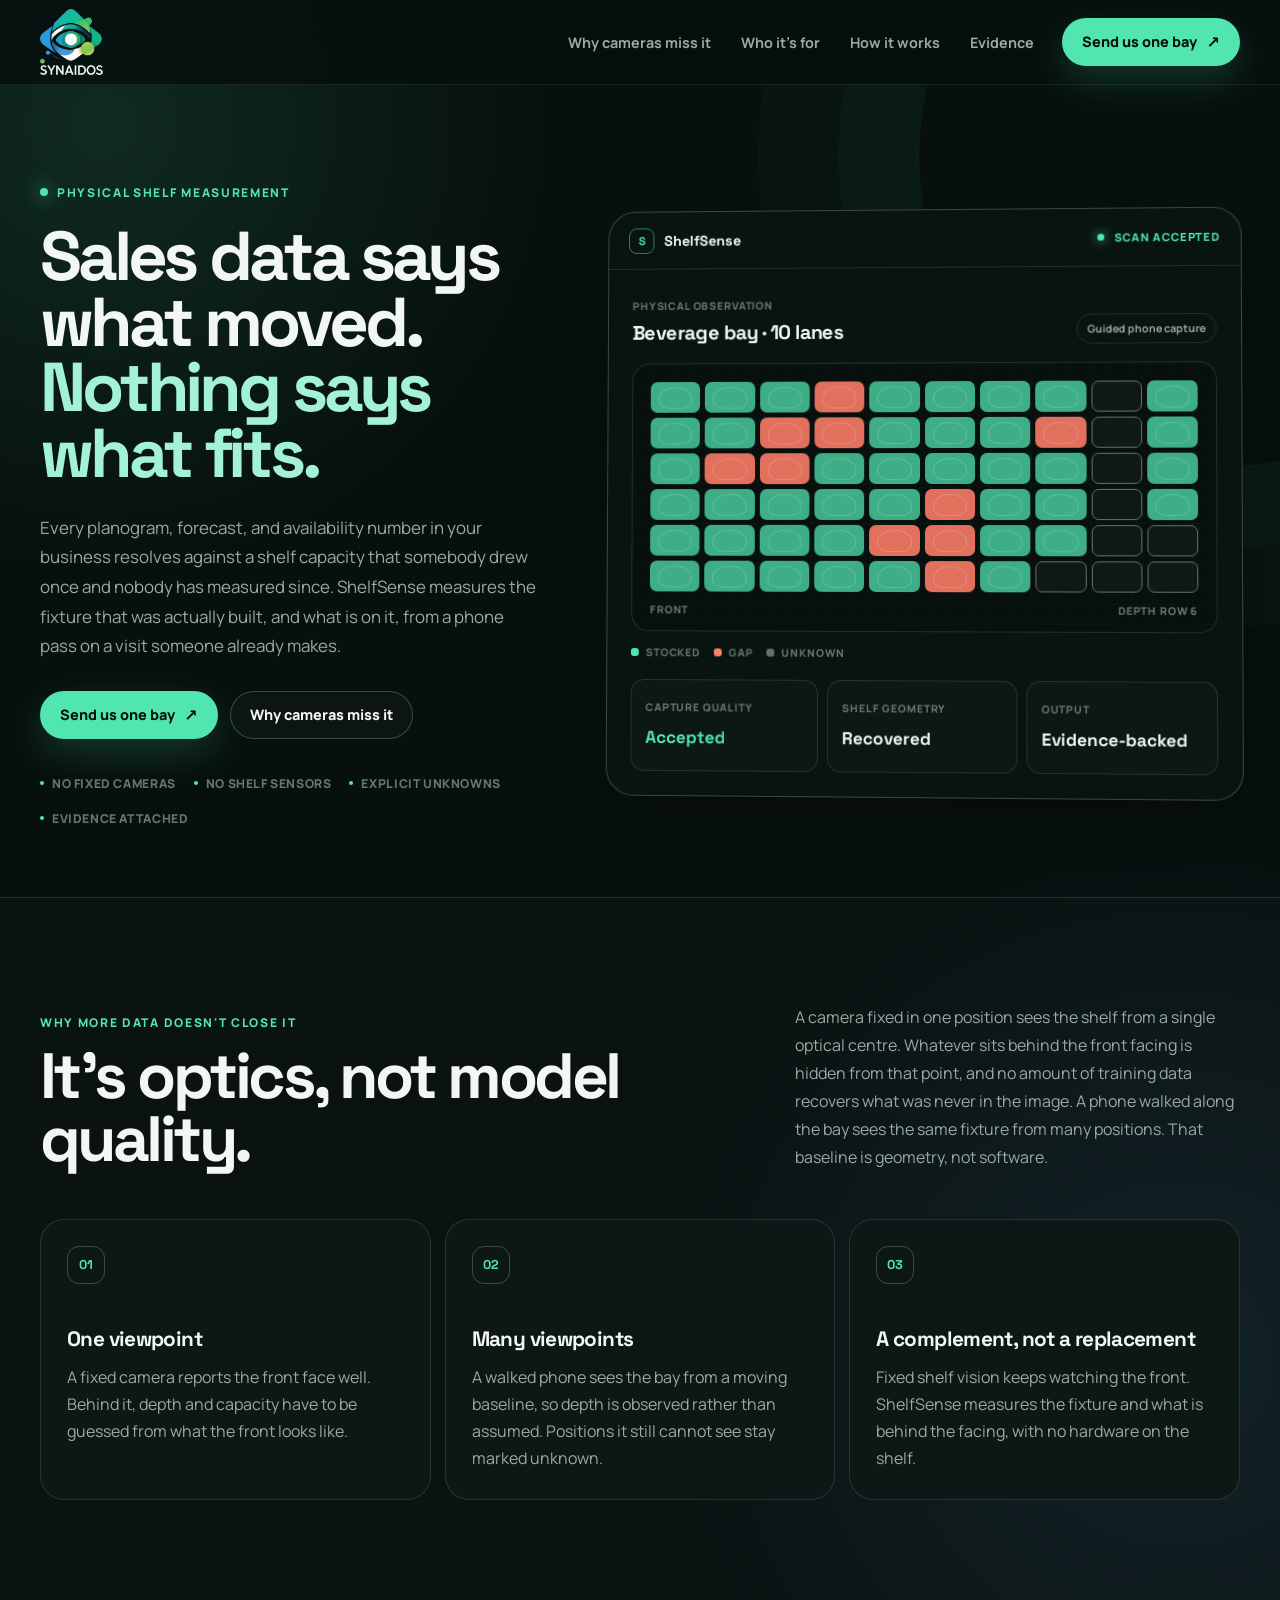
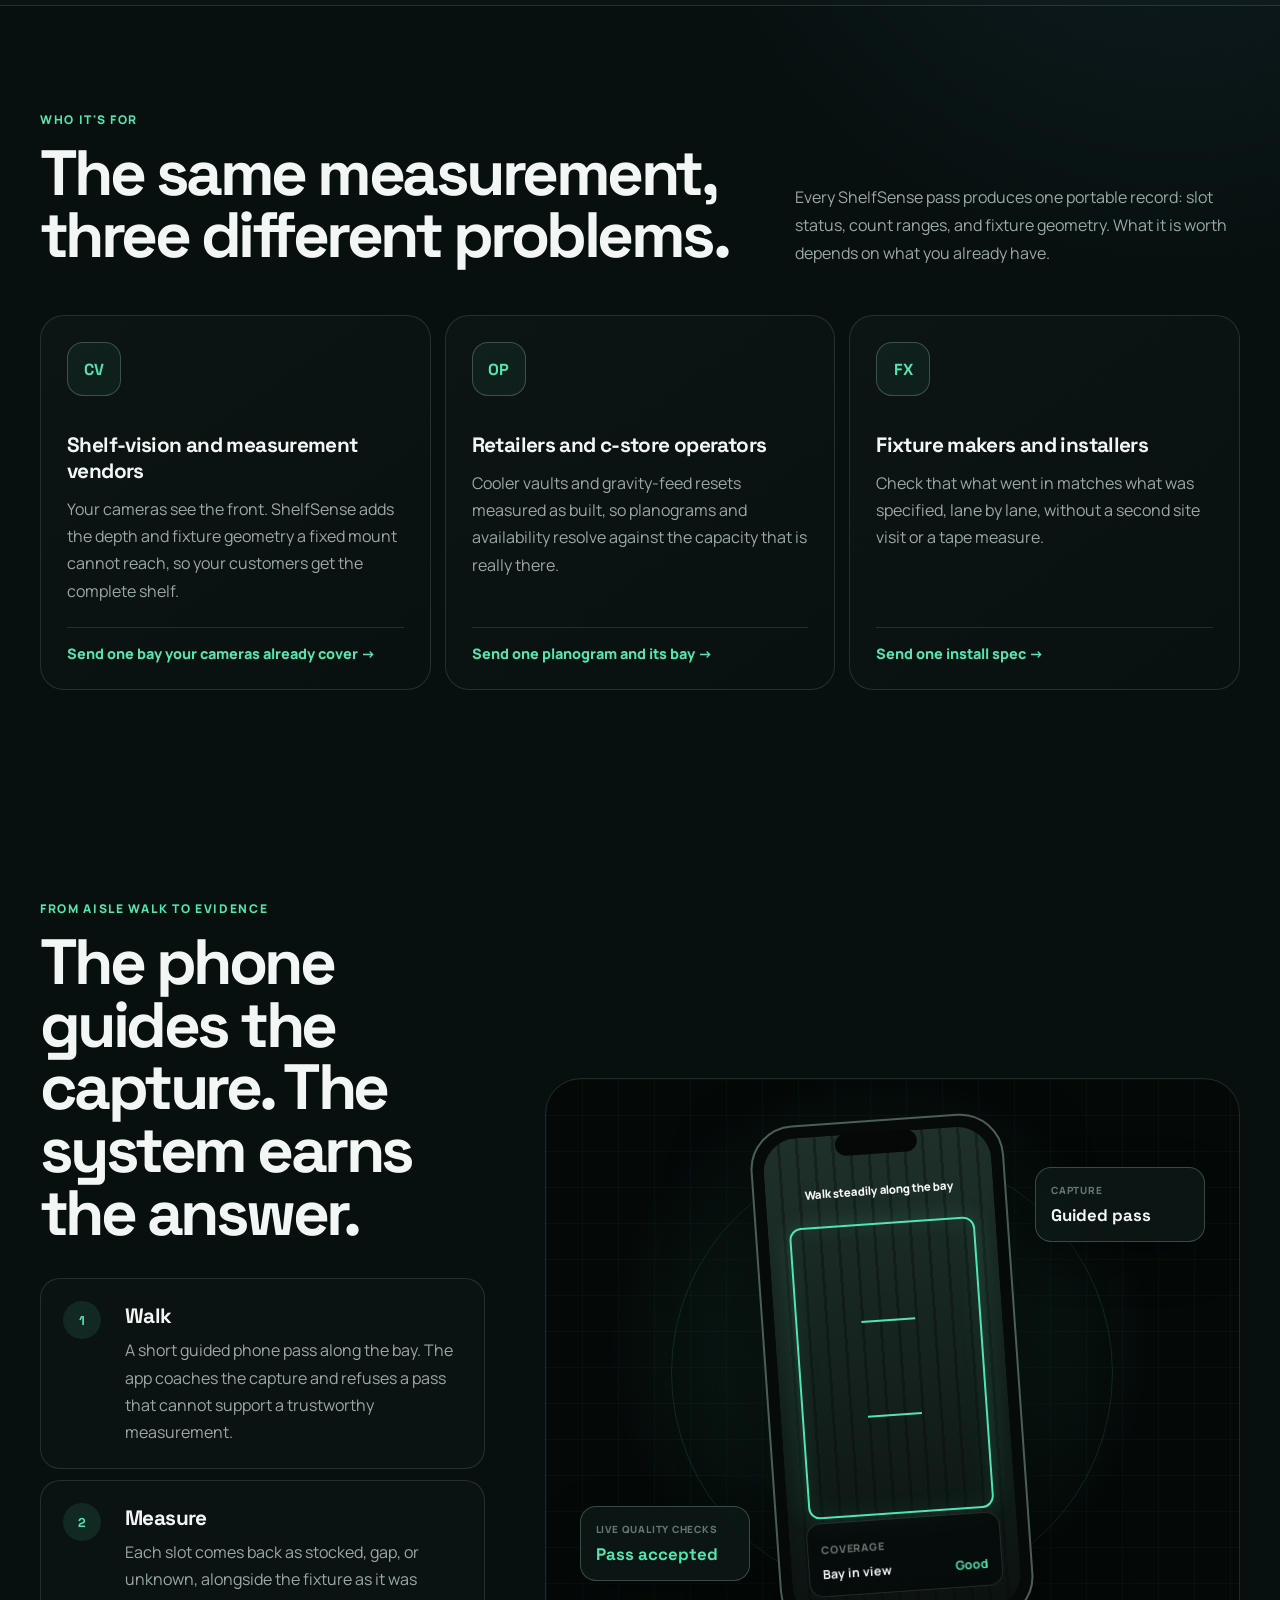
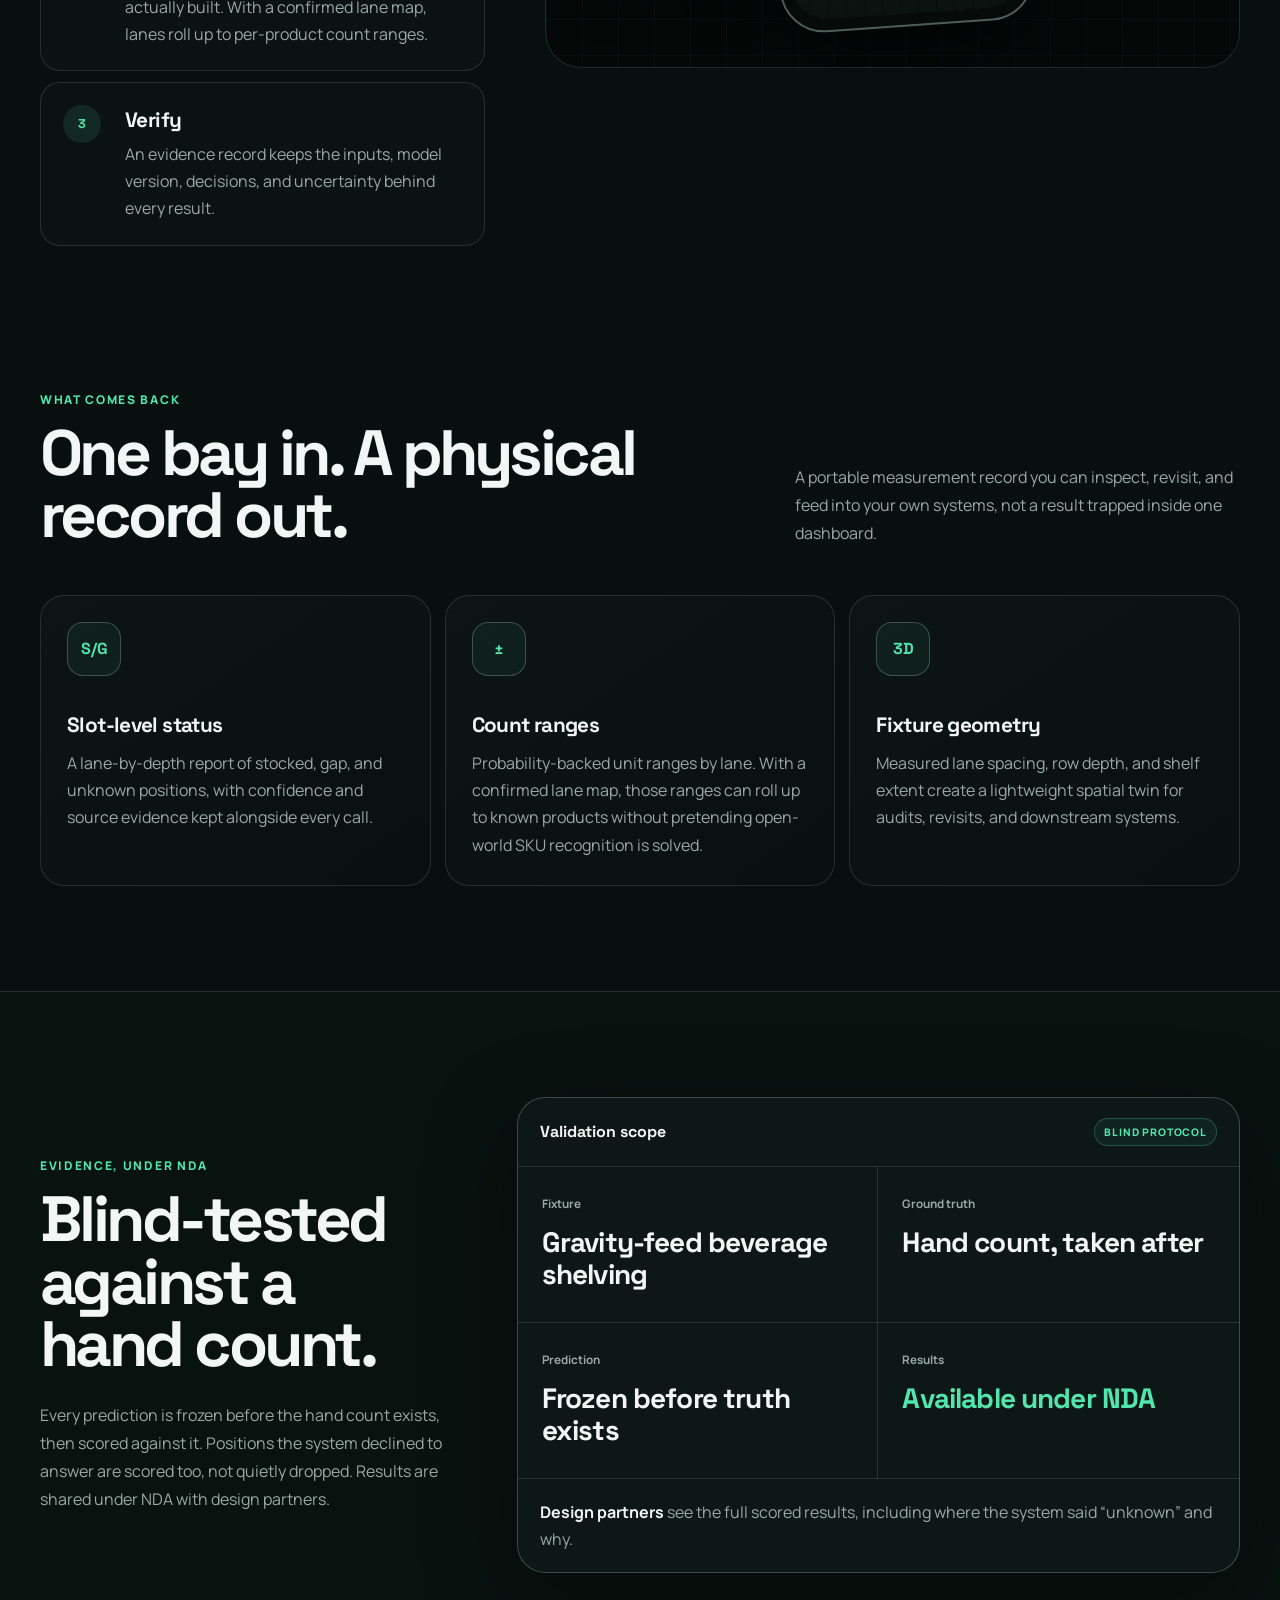
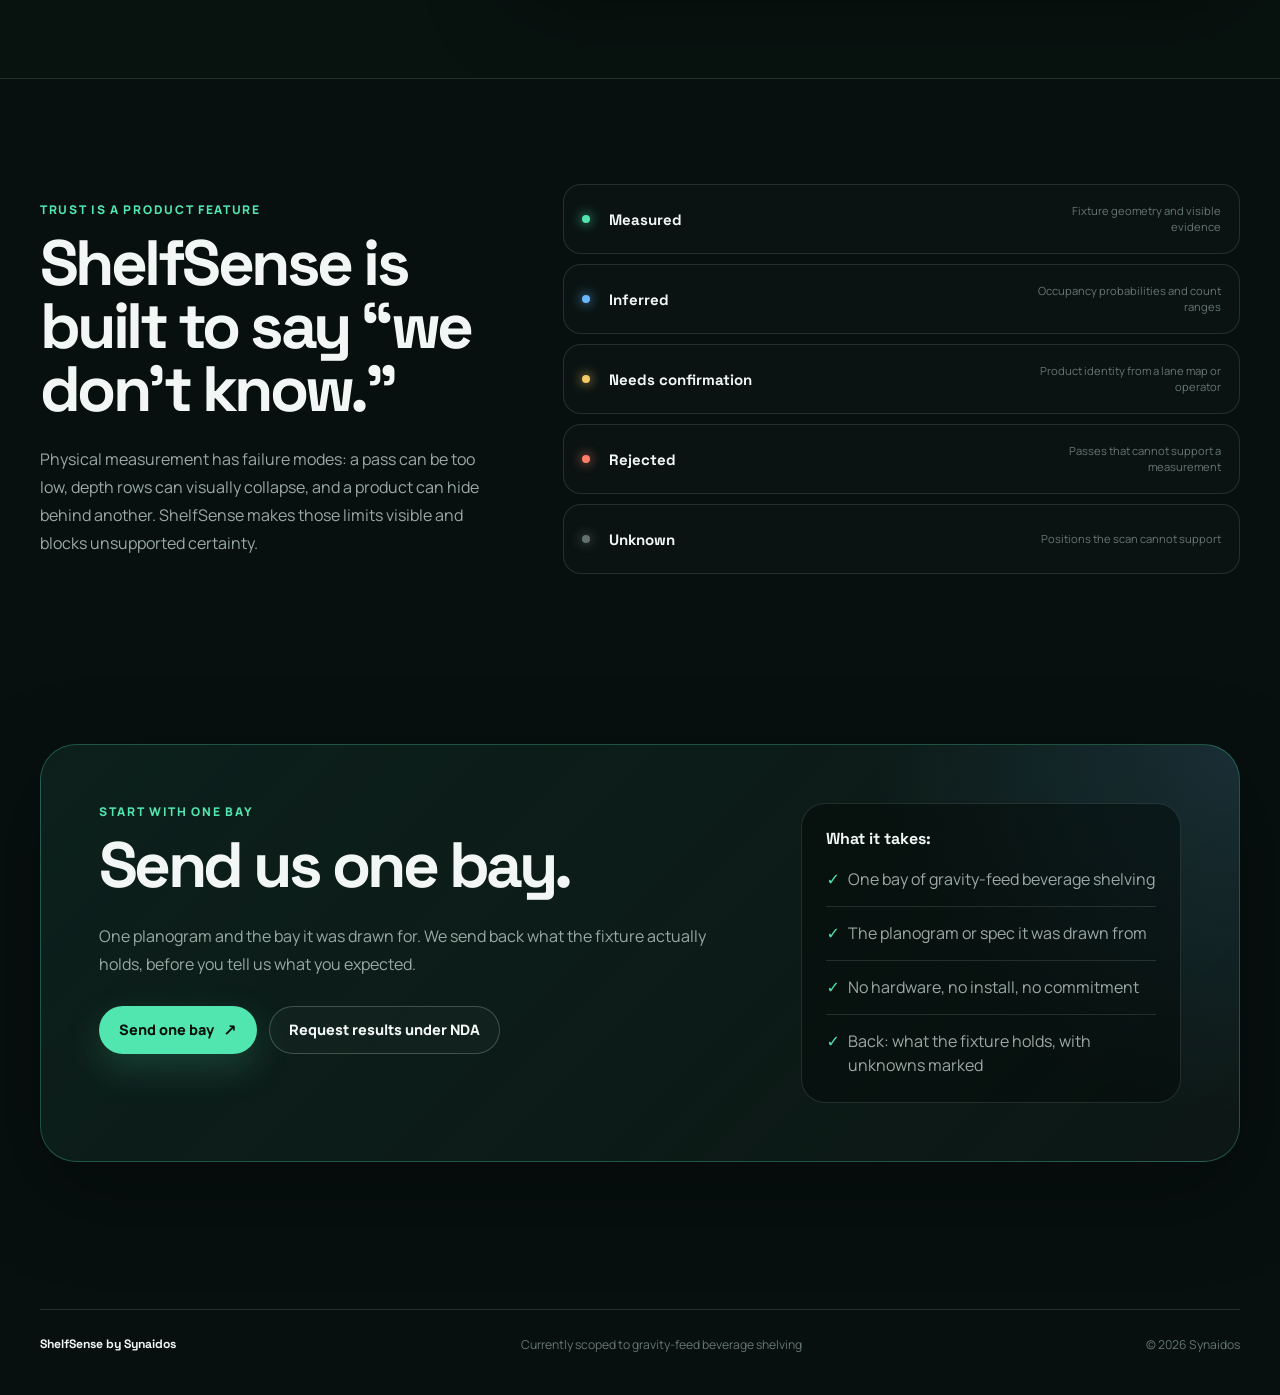
==== index.html @ 9fdb3159 "ShelfSense landing page" ====
<!doctype html>
<html lang="en">
<head>
  <meta charset="utf-8">
  <meta name="viewport" content="width=device-width, initial-scale=1">
  <meta name="theme-color" content="#07100f">
  <title>ShelfSense by Synaidos | Measure the shelf that was actually built</title>
  <meta name="description" content="Sales data says what moved. Nothing says what fits. ShelfSense measures the fixture that was actually built, and what is on it, from a phone pass on a visit someone already makes.">
  <meta property="og:title" content="ShelfSense by Synaidos">
  <meta property="og:description" content="Sales data says what moved. Nothing says what fits. Physical shelf measurement from a phone pass, without fixed cameras or shelf sensors.">
  <meta property="og:type" content="website">
  <link rel="icon" type="image/png" href="myicon.png">
  <link rel="preconnect" href="https://fonts.googleapis.com">
  <link rel="preconnect" href="https://fonts.gstatic.com" crossorigin>
  <link href="https://fonts.googleapis.com/css2?family=Manrope:wght@400;500;600;700;800&family=Space+Grotesk:wght@500;600;700&display=swap" rel="stylesheet">
  <style>
    :root {
      color-scheme: dark;
      --ink:#f2f6f4; --muted:#9aa9a4; --faint:#667670; --bg:#07100f; --deep:#040908;
      --panel:#0d1816; --panel2:#12211e; --line:rgba(181,214,202,.15); --line2:rgba(181,214,202,.27);
      --mint:#51e6b0; --mint2:#a3f2d5; --blue:#69b8ff; --coral:#ff7f68; --amber:#f5c868; --unknown:#63716c;
      --radius:24px; --shell:1200px; --shadow:0 30px 90px rgba(0,0,0,.34);
    }
    * { box-sizing:border-box; }
    html { scroll-behavior:smooth; scroll-padding-top:100px; }
    body { margin:0; min-width:320px; overflow-x:hidden; color:var(--ink); font-family:"Manrope",system-ui,sans-serif; -webkit-font-smoothing:antialiased;
      background:radial-gradient(circle at 8% 2%,rgba(81,230,176,.12),transparent 28rem),radial-gradient(circle at 92% 22%,rgba(105,184,255,.09),transparent 32rem),var(--bg); }
    body.menu-open { overflow:hidden; }
    a { color:inherit; text-decoration:none; }
    button { font:inherit; }
    :focus-visible { outline:3px solid var(--blue); outline-offset:4px; }
    .shell { width:min(calc(100% - 40px),var(--shell)); margin:0 auto; }
    h1,h2,h3,p { margin-top:0; }
    h1,h2,h3 { font-family:"Space Grotesk",system-ui,sans-serif; }

    .site-header { position:sticky; top:0; z-index:30; border-bottom:1px solid rgba(181,214,202,.1); background:rgba(7,16,15,.84); backdrop-filter:blur(18px); }
    .header-inner { min-height:84px; display:flex; align-items:center; justify-content:space-between; gap:28px; }
    .brand { flex:0 0 auto; display:inline-flex; align-items:center; }
    .brand img { display:block; width:auto; height:66px; object-fit:contain; }
    .desktop-nav { margin-left:auto; display:flex; gap:30px; color:var(--muted); font-size:.9rem; font-weight:700; }
    .desktop-nav a,.mobile-nav a { transition:color .16s ease; }
    .desktop-nav a:hover,.mobile-nav a:hover { color:var(--ink); }
    .button { min-height:48px; display:inline-flex; align-items:center; justify-content:center; gap:9px; padding:.85rem 1.2rem; border:1px solid transparent; border-radius:999px; font-size:.9rem; font-weight:800; line-height:1; transition:transform .16s ease,border-color .16s ease; }
    .button:hover { transform:translateY(-2px); }
    .button.primary { color:#05110d; background:var(--mint); box-shadow:0 14px 36px rgba(81,230,176,.18); }
    .button.primary::after { content:"↗"; font-size:1rem; }
    .button.secondary { color:var(--ink); border-color:var(--line2); background:rgba(255,255,255,.025); }
    .menu-toggle { display:none; min-width:48px; min-height:48px; padding:0 14px; border:1px solid var(--line2); border-radius:999px; color:var(--ink); background:transparent; cursor:pointer; font-weight:800; }
    .mobile-nav { display:none; position:absolute; top:calc(100% + 10px); left:20px; right:20px; padding:22px; border:1px solid var(--line2); border-radius:var(--radius); background:rgba(9,19,17,.98); box-shadow:var(--shadow); }
    .mobile-nav[data-open="true"] { display:grid; gap:20px; }
    .mobile-nav nav { display:grid; gap:17px; color:var(--muted); font-weight:700; }

    main section { padding:105px 0; }
    .eyebrow,.section-kicker { color:var(--mint); font-size:.75rem; font-weight:800; letter-spacing:.14em; text-transform:uppercase; }
    .eyebrow { display:inline-flex; align-items:center; gap:9px; }
    .eyebrow::before { content:""; width:8px; height:8px; border-radius:50%; background:currentColor; box-shadow:0 0 18px currentColor; }
    .section-kicker { margin-bottom:14px; }
    .hero { position:relative; padding:94px 0 70px; overflow:hidden; }
    .hero::before { content:""; position:absolute; width:620px; height:620px; right:-260px; top:-240px; border:1px solid rgba(81,230,176,.08); border-radius:50%; box-shadow:0 0 0 80px rgba(81,230,176,.025),0 0 0 160px rgba(81,230,176,.018); }
    .hero-grid { display:grid; grid-template-columns:minmax(0,.88fr) minmax(500px,1.12fr); gap:64px; align-items:center; }
    h1 { max-width:12ch; margin:23px 0 26px; font-size:clamp(3.2rem,5.4vw,5.4rem); line-height:.95; letter-spacing:-.06em; }
    h1 .accent { color:var(--mint2); }
    .hero-copy>p { max-width:590px; margin-bottom:30px; color:var(--muted); font-size:1.06rem; line-height:1.75; }
    .hero-actions,.cta-actions { display:flex; flex-wrap:wrap; gap:12px; }
    .hero-actions { margin-bottom:36px; }
    .signal-row { display:flex; flex-wrap:wrap; gap:18px; color:var(--faint); font-size:.76rem; font-weight:800; letter-spacing:.05em; text-transform:uppercase; }
    .signal-row span { display:inline-flex; align-items:center; gap:8px; }
    .signal-row span::before { content:""; width:4px; height:4px; border-radius:50%; background:var(--mint); }

    .product-window { position:relative; overflow:hidden; border:1px solid var(--line2); border-radius:28px; background:#091310; box-shadow:var(--shadow); transform:perspective(1200px) rotateY(-2deg) rotateX(1deg); }
    .window-bar { min-height:58px; display:flex; align-items:center; justify-content:space-between; gap:20px; padding:0 20px; border-bottom:1px solid var(--line); }
    .window-brand,.scan-state { display:flex; align-items:center; gap:10px; }
    .window-brand { font-family:"Space Grotesk"; font-size:.9rem; font-weight:700; }
    .window-mark { width:26px; height:26px; display:grid; place-items:center; border:1px solid rgba(81,230,176,.5); border-radius:8px; color:var(--mint); font-size:.72rem; }
    .scan-state { color:var(--mint); font-size:.7rem; font-weight:800; letter-spacing:.08em; text-transform:uppercase; }
    .scan-state::before { content:""; width:7px; height:7px; border-radius:50%; background:var(--mint); box-shadow:0 0 12px var(--mint); }
    .window-body { padding:24px; }
    .window-heading { display:flex; align-items:flex-end; justify-content:space-between; gap:20px; margin-bottom:18px; }
    .window-heading small,.metric-label,.shelf-axis,.legend,.phone-readout small { color:var(--faint); font-size:.66rem; font-weight:800; letter-spacing:.08em; text-transform:uppercase; }
    .window-heading h2 { margin:5px 0 0; font-size:1.25rem; letter-spacing:-.03em; }
    .capture-tag { padding:7px 10px; border:1px solid var(--line); border-radius:999px; color:var(--muted); font-size:.67rem; font-weight:700; }
    .shelf-frame { padding:18px 18px 14px; border:1px solid var(--line); border-radius:18px; background:linear-gradient(rgba(105,184,255,.025) 1px,transparent 1px),linear-gradient(90deg,rgba(105,184,255,.025) 1px,transparent 1px),#08100e; background-size:20px 20px; }
    .shelf-grid { display:grid; grid-template-columns:repeat(10,minmax(18px,1fr)); grid-template-rows:repeat(6,31px); gap:5px; }
    .slot { position:relative; overflow:hidden; border:1px solid transparent; border-radius:7px; }
    .slot::after { content:""; position:absolute; inset:4px 7px 3px; border:1px solid rgba(255,255,255,.17); border-radius:50% 50% 35% 35%; }
    .slot.stocked { background:rgba(81,230,176,.74); }
    .slot.gap { background:rgba(255,127,104,.88); }
    .slot.unknown { border-color:var(--unknown); background:rgba(99,113,108,.08); }
    .slot.unknown::after { display:none; }
    .shelf-axis { display:flex; justify-content:space-between; margin-top:11px; }
    .legend { display:flex; flex-wrap:wrap; gap:14px; margin:14px 0 20px; }
    .legend span { display:inline-flex; align-items:center; gap:7px; }
    .legend i { width:8px; height:8px; display:inline-block; border-radius:3px; background:var(--c); }
    .window-metrics { display:grid; grid-template-columns:repeat(3,minmax(0,1fr)); gap:9px; }
    .window-metric { min-height:92px; padding:14px; border:1px solid var(--line); border-radius:14px; background:rgba(255,255,255,.02); }
    .window-metric strong { display:block; margin-top:10px; font-family:"Space Grotesk"; font-size:1.08rem; }
    .window-metric strong.good { color:var(--mint); }

    .section-heading { display:grid; grid-template-columns:minmax(0,1.1fr) minmax(320px,.7fr); align-items:end; gap:56px; margin-bottom:48px; }
    .section-heading h2,.proof-copy h2,.boundary-copy h2,.cta-copy h2 { margin:0; font-size:clamp(2.6rem,5vw,4.8rem); line-height:.98; letter-spacing:-.055em; }
    .section-heading p,.proof-copy>p,.boundary-copy>p,.cta-copy>p { margin-bottom:0; color:var(--muted); line-height:1.75; }
    .problem,.proof { border-top:1px solid var(--line); border-bottom:1px solid var(--line); background:rgba(255,255,255,.012); }
    .problem-grid,.output-grid { display:grid; grid-template-columns:repeat(3,minmax(0,1fr)); gap:14px; }
    .feature-card,.output-card { min-height:260px; padding:26px; border:1px solid var(--line); border-radius:var(--radius); background:var(--panel); }
    .feature-number,.output-icon { display:inline-flex; align-items:center; justify-content:center; border:1px solid var(--line2); color:var(--mint); font-family:"Space Grotesk"; font-weight:700; }
    .feature-number { width:38px; height:38px; margin-bottom:42px; border-radius:12px; font-size:.8rem; }
    .feature-card h3,.output-card h3,.step-card h3 { margin-bottom:12px; font-size:1.3rem; letter-spacing:-.03em; }
    .feature-card p,.output-card p,.step-card p { margin:0; color:var(--muted); font-size:1rem; line-height:1.7; }

    .workflow-grid { display:grid; grid-template-columns:minmax(0,.78fr) minmax(520px,1.22fr); gap:60px; align-items:center; }
    .steps { display:grid; gap:11px; }
    .step-card { display:grid; grid-template-columns:44px 1fr; gap:18px; padding:22px; border:1px solid var(--line); border-radius:20px; background:rgba(255,255,255,.014); }
    .step-index { width:38px; height:38px; display:grid; place-items:center; border-radius:50%; color:var(--mint); background:rgba(81,230,176,.1); font-family:"Space Grotesk"; font-size:.8rem; font-weight:700; }
    .step-card h3 { margin-top:2px; margin-bottom:8px; }
    .workflow-visual { min-height:590px; position:relative; display:grid; place-items:center; overflow:hidden; border:1px solid var(--line); border-radius:36px; background:radial-gradient(circle at 48% 45%,rgba(81,230,176,.13),transparent 17rem),linear-gradient(rgba(105,184,255,.035) 1px,transparent 1px),linear-gradient(90deg,rgba(105,184,255,.035) 1px,transparent 1px),var(--deep); background-size:auto,36px 36px,36px 36px,auto; }
    .workflow-visual::before { content:""; position:absolute; width:440px; height:440px; border:1px solid rgba(81,230,176,.13); border-radius:50%; }
    .phone { position:relative; z-index:2; width:254px; height:508px; padding:11px; border:2px solid #4c5e58; border-radius:44px; background:#060a09; box-shadow:0 35px 80px rgba(0,0,0,.55); transform:rotate(-4deg); }
    .phone-screen { height:100%; position:relative; overflow:hidden; border-radius:34px; background:linear-gradient(180deg,rgba(4,9,8,.1),rgba(4,9,8,.78)),repeating-linear-gradient(90deg,#22352f 0 15px,#182620 15px 18px); }
    .phone-notch { position:absolute; z-index:2; top:10px; left:50%; width:82px; height:22px; border-radius:999px; background:#050807; transform:translateX(-50%); }
    .scan-guide { position:absolute; inset:90px 21px 100px; border:2px solid var(--mint); border-radius:12px; box-shadow:0 0 24px rgba(81,230,176,.18),inset 0 0 24px rgba(81,230,176,.08); }
    .scan-guide::before,.scan-guide::after { content:""; position:absolute; left:50%; width:54px; height:2px; background:var(--mint); transform:translateX(-50%); }
    .scan-guide::before { top:33%; } .scan-guide::after { top:66%; }
    .phone-label { position:absolute; top:50px; left:0; right:0; text-align:center; font-size:.72rem; font-weight:800; }
    .phone-readout { position:absolute; left:17px; right:17px; bottom:22px; padding:13px; border:1px solid rgba(255,255,255,.12); border-radius:14px; background:rgba(5,10,9,.78); backdrop-filter:blur(10px); }
    .phone-readout strong { display:flex; justify-content:space-between; margin-top:7px; font-size:.78rem; }
    .phone-readout strong span,.float-card strong.pass { color:var(--mint); }
    .float-card { position:absolute; z-index:3; min-width:170px; padding:15px; border:1px solid var(--line2); border-radius:16px; background:rgba(13,24,22,.92); box-shadow:0 18px 44px rgba(0,0,0,.35); backdrop-filter:blur(12px); }
    .float-card small { display:block; margin-bottom:7px; color:var(--faint); font-size:.62rem; font-weight:800; letter-spacing:.08em; text-transform:uppercase; }
    .float-card strong { font-family:"Space Grotesk"; font-size:1.05rem; }
    .float-card.position { top:88px; right:34px; } .float-card.quality { left:34px; bottom:86px; }

    .outputs { padding-top:40px; }
    .output-card { min-height:270px; background:linear-gradient(145deg,rgba(255,255,255,.025),rgba(255,255,255,.008)); }
    .buyer-card { display:flex; flex-direction:column; }
    .buyer-card p { flex:1; }
    .buyer-ask { margin-top:22px; padding-top:16px; border-top:1px solid var(--line); color:var(--mint); font-size:.9rem; font-weight:800; }
    .buyer-ask::after { content:" →"; }
    .buyer-ask:hover { color:var(--mint2); }
    .output-icon { width:54px; height:54px; margin-bottom:36px; border-radius:16px; background:rgba(81,230,176,.06); }
    .proof { position:relative; overflow:hidden; background:#08120f; }
    .proof-grid { display:grid; grid-template-columns:minmax(0,.72fr) minmax(540px,1.28fr); gap:70px; align-items:center; }
    .proof-copy h2,.boundary-copy h2,.cta-copy h2 { margin-bottom:25px; }
    .scorecard { overflow:hidden; border:1px solid var(--line2); border-radius:28px; background:var(--panel); box-shadow:var(--shadow); }
    .scorecard-head { display:flex; align-items:center; justify-content:space-between; gap:20px; padding:20px 22px; border-bottom:1px solid var(--line); }
    .scorecard-head strong { font-family:"Space Grotesk"; }
    .blind-badge { padding:6px 9px; border:1px solid rgba(81,230,176,.25); border-radius:999px; color:var(--mint); background:rgba(81,230,176,.055); font-size:.65rem; font-weight:800; letter-spacing:.08em; text-transform:uppercase; }
    .score-grid { display:grid; grid-template-columns:repeat(2,minmax(0,1fr)); }
    .score { min-height:155px; padding:24px; border-right:1px solid var(--line); border-bottom:1px solid var(--line); }
    .score:nth-child(2n) { border-right:0; } .score:nth-last-child(-n+2) { border-bottom:0; }
    .score span { color:var(--muted); font-size:.73rem; font-weight:700; }
    .score strong { display:block; margin:13px 0 8px; font-family:"Space Grotesk"; font-size:clamp(2rem,4vw,3.4rem); letter-spacing:-.055em; line-height:1; }
    .score small { color:var(--faint); font-size:.69rem; line-height:1.5; } .primary-score strong { color:var(--mint); }
    .score strong.scope-value { font-size:clamp(1.3rem,2.2vw,1.75rem); letter-spacing:-.03em; line-height:1.15; }
    .range-result { padding:20px 22px; border-top:1px solid var(--line); color:var(--muted); font-size:1rem; line-height:1.65; } .range-result strong { color:var(--ink); }

    .boundaries-grid { display:grid; grid-template-columns:minmax(0,.8fr) minmax(520px,1.2fr); gap:72px; align-items:center; }
    .boundary-list { display:grid; gap:10px; }
    .boundary-item { display:grid; grid-template-columns:12px 1fr auto; align-items:center; gap:15px; min-height:70px; padding:14px 18px; border:1px solid var(--line); border-radius:18px; background:rgba(255,255,255,.014); }
    .dot { width:8px; height:8px; border-radius:50%; background:var(--c); box-shadow:0 0 12px var(--c); }
    .boundary-item strong { font-family:"Space Grotesk"; font-size:.94rem; }
    .boundary-item small { max-width:190px; color:var(--faint); font-size:.7rem; line-height:1.45; text-align:right; }
    .pilot { padding-top:65px; }
    .pilot-panel { position:relative; overflow:hidden; display:grid; grid-template-columns:minmax(0,1.1fr) minmax(360px,.65fr); gap:60px; padding:58px; border:1px solid rgba(81,230,176,.28); border-radius:36px; background:radial-gradient(circle at 100% 0,rgba(105,184,255,.13),transparent 23rem),linear-gradient(135deg,rgba(81,230,176,.075),var(--panel)); box-shadow:var(--shadow); }
    .cta-copy h2 { max-width:12ch; } .cta-copy>p { max-width:620px; margin-bottom:28px; }
    .pilot-includes { padding:24px; border:1px solid var(--line); border-radius:var(--radius); background:rgba(4,9,8,.48); }
    .pilot-includes h3 { margin-bottom:18px; font-size:1rem; }
    .pilot-includes ul { list-style:none; margin:0; padding:0; display:grid; gap:14px; color:var(--muted); font-size:1rem; line-height:1.55; }
    .pilot-includes li { position:relative; padding:0 0 14px 22px; border-bottom:1px solid var(--line); }
    .pilot-includes li:last-child { padding-bottom:0; border:0; }
    .pilot-includes li::before { content:"✓"; position:absolute; left:0; color:var(--mint); font-weight:800; }
    .footer { padding:42px 0; }
    .footer-inner { display:flex; justify-content:space-between; gap:30px; padding-top:26px; border-top:1px solid var(--line); color:var(--faint); font-size:.76rem; }
    .footer-brand { color:var(--ink); font-family:"Space Grotesk"; font-weight:700; }

    @media (max-width:1060px) {
      .hero-grid,.workflow-grid,.proof-grid,.boundaries-grid,.pilot-panel { grid-template-columns:1fr; }
      .hero-copy { max-width:760px; } h1 { max-width:11ch; } .product-window { max-width:760px; transform:none; }
      .proof-copy,.boundary-copy { max-width:720px; } .pilot-includes { max-width:620px; }
    }
    @media (max-width:820px) {
      .desktop-nav,.header-cta { display:none; } .menu-toggle { display:inline-flex; align-items:center; justify-content:center; }
      .section-heading { grid-template-columns:1fr; gap:22px; } .problem-grid,.output-grid { grid-template-columns:1fr; }
      .feature-card,.output-card { min-height:0; } .feature-number,.output-icon { margin-bottom:24px; }
    }
    @media (max-width:620px) {
      .shell { width:min(calc(100% - 24px),var(--shell)); } .header-inner { min-height:74px; } .brand img { height:58px; }
      .mobile-nav { left:12px; right:12px; } main section { padding:76px 0; } .hero { padding:60px 0 40px; } .hero-grid { gap:44px; }
      h1 { font-size:clamp(2.6rem,12.5vw,4rem); } .hero-copy>p { font-size:1rem; }
      .hero-actions .button,.cta-actions .button { width:100%; } .signal-row { display:grid; grid-template-columns:1fr 1fr; gap:13px; }
      .product-window { border-radius:20px; } .window-bar { padding:0 15px; } .window-body { padding:15px; } .capture-tag { display:none; }
      .shelf-frame { padding:12px; } .shelf-grid { grid-template-rows:repeat(6,24px); gap:3px; } .slot::after { inset:3px 4px 2px; }
      .window-metrics,.score-grid { grid-template-columns:1fr; } .window-metric { min-height:0; }
      .section-heading h2,.proof-copy h2,.boundary-copy h2,.cta-copy h2 { font-size:clamp(2.35rem,12vw,3.5rem); }
      .workflow-visual { min-height:540px; } .phone { width:220px; height:450px; }
      .float-card { min-width:145px; padding:12px; } .float-card.position { top:36px; right:12px; } .float-card.quality { left:12px; bottom:36px; }
      .score { min-height:135px; border-right:0; }
      .score:nth-last-child(-n+2) { border-bottom:1px solid var(--line); }
      .score:last-child { border-bottom:0; }
      .boundary-item { grid-template-columns:12px 1fr; } .boundary-item small { grid-column:2; max-width:none; text-align:left; }
      .pilot { padding-top:32px; } .pilot-panel { gap:38px; padding:34px 22px; border-radius:26px; }
      .footer-inner { align-items:flex-start; flex-direction:column; gap:10px; }
    }
    @media (prefers-reduced-motion:reduce) { html { scroll-behavior:auto; } *,*::before,*::after { transition-duration:.01ms; } }
  </style>
</head>
<body>
  <header class="site-header">
    <div class="shell header-inner">
      <a class="brand" href="#top" aria-label="Synaidos ShelfSense home"><img src="synaidos-logo.png" alt="Synaidos" width="204" height="213"></a>
      <nav class="desktop-nav" aria-label="Primary navigation">
        <a href="#optics">Why cameras miss it</a><a href="#who">Who it's for</a><a href="#how-it-works">How it works</a><a href="#evidence">Evidence</a>
      </nav>
      <a class="button primary header-cta" href="#send-a-bay">Send us one bay</a>
      <button class="menu-toggle" type="button" aria-expanded="false" aria-controls="mobile-nav">Menu</button>
      <div class="mobile-nav" id="mobile-nav" data-open="false">
        <nav aria-label="Mobile navigation"><a href="#optics">Why cameras miss it</a><a href="#who">Who it's for</a><a href="#how-it-works">How it works</a><a href="#evidence">Evidence</a></nav>
        <a class="button primary" href="#send-a-bay">Send us one bay</a>
      </div>
    </div>
  </header>

  <main id="top">
    <section class="hero" aria-labelledby="hero-title">
      <div class="shell hero-grid">
        <div class="hero-copy">
          <span class="eyebrow">Physical shelf measurement</span>
          <h1 id="hero-title">Sales data says what moved. <span class="accent">Nothing says what fits.</span></h1>
          <p>Every planogram, forecast, and availability number in your business resolves against a shelf capacity that somebody drew once and nobody has measured since. ShelfSense measures the fixture that was actually built, and what is on it, from a phone pass on a visit someone already makes.</p>
          <div class="hero-actions"><a class="button primary" href="#send-a-bay">Send us one bay</a><a class="button secondary" href="#optics">Why cameras miss it</a></div>
          <div class="signal-row" aria-label="Product attributes"><span>No fixed cameras</span><span>No shelf sensors</span><span>Explicit unknowns</span><span>Evidence attached</span></div>
        </div>

        <div class="product-window" aria-label="Illustrative ShelfSense bay report">
          <div class="window-bar"><div class="window-brand"><span class="window-mark">S</span> ShelfSense</div><div class="scan-state">Scan accepted</div></div>
          <div class="window-body">
            <div class="window-heading"><div><small>Physical observation</small><h2>Beverage bay · 10 lanes</h2></div><span class="capture-tag">Guided phone capture</span></div>
            <div class="shelf-frame">
              <div class="shelf-grid" aria-hidden="true">
                <span class="slot stocked"></span><span class="slot stocked"></span><span class="slot stocked"></span><span class="slot gap"></span><span class="slot stocked"></span><span class="slot stocked"></span><span class="slot stocked"></span><span class="slot stocked"></span><span class="slot unknown"></span><span class="slot stocked"></span>
                <span class="slot stocked"></span><span class="slot stocked"></span><span class="slot gap"></span><span class="slot gap"></span><span class="slot stocked"></span><span class="slot stocked"></span><span class="slot stocked"></span><span class="slot gap"></span><span class="slot unknown"></span><span class="slot stocked"></span>
                <span class="slot stocked"></span><span class="slot gap"></span><span class="slot gap"></span><span class="slot stocked"></span><span class="slot stocked"></span><span class="slot stocked"></span><span class="slot stocked"></span><span class="slot stocked"></span><span class="slot unknown"></span><span class="slot stocked"></span>
                <span class="slot stocked"></span><span class="slot stocked"></span><span class="slot stocked"></span><span class="slot stocked"></span><span class="slot stocked"></span><span class="slot gap"></span><span class="slot stocked"></span><span class="slot stocked"></span><span class="slot unknown"></span><span class="slot stocked"></span>
                <span class="slot stocked"></span><span class="slot stocked"></span><span class="slot stocked"></span><span class="slot stocked"></span><span class="slot gap"></span><span class="slot gap"></span><span class="slot stocked"></span><span class="slot stocked"></span><span class="slot unknown"></span><span class="slot unknown"></span>
                <span class="slot stocked"></span><span class="slot stocked"></span><span class="slot stocked"></span><span class="slot stocked"></span><span class="slot stocked"></span><span class="slot gap"></span><span class="slot stocked"></span><span class="slot unknown"></span><span class="slot unknown"></span><span class="slot unknown"></span>
              </div>
              <div class="shelf-axis"><span>Front</span><span>Depth row 6</span></div>
            </div>
            <div class="legend" aria-label="Shelf report legend"><span><i style="--c:var(--mint)"></i>Stocked</span><span><i style="--c:var(--coral)"></i>Gap</span><span><i style="--c:var(--unknown)"></i>Unknown</span></div>
            <div class="window-metrics"><div class="window-metric"><span class="metric-label">Capture quality</span><strong class="good">Accepted</strong></div><div class="window-metric"><span class="metric-label">Shelf geometry</span><strong>Recovered</strong></div><div class="window-metric"><span class="metric-label">Output</span><strong>Evidence-backed</strong></div></div>
          </div>
        </div>
      </div>
    </section>

    <section class="problem" id="optics" aria-labelledby="optics-title">
      <div class="shell">
        <div class="section-heading"><div><div class="section-kicker">Why more data doesn't close it</div><h2 id="optics-title">It's optics, not model quality.</h2></div><p>A camera fixed in one position sees the shelf from a single optical centre. Whatever sits behind the front facing is hidden from that point, and no amount of training data recovers what was never in the image. A phone walked along the bay sees the same fixture from many positions. That baseline is geometry, not software.</p></div>
        <div class="problem-grid">
          <article class="feature-card"><span class="feature-number">01</span><h3>One viewpoint</h3><p>A fixed camera reports the front face well. Behind it, depth and capacity have to be guessed from what the front looks like.</p></article>
          <article class="feature-card"><span class="feature-number">02</span><h3>Many viewpoints</h3><p>A walked phone sees the bay from a moving baseline, so depth is observed rather than assumed. Positions it still cannot see stay marked unknown.</p></article>
          <article class="feature-card"><span class="feature-number">03</span><h3>A complement, not a replacement</h3><p>Fixed shelf vision keeps watching the front. ShelfSense measures the fixture and what is behind the facing, with no hardware on the shelf.</p></article>
        </div>
      </div>
    </section>

    <section id="who" aria-labelledby="who-title">
      <div class="shell">
        <div class="section-heading"><div><div class="section-kicker">Who it's for</div><h2 id="who-title">The same measurement, three different problems.</h2></div><p>Every ShelfSense pass produces one portable record: slot status, count ranges, and fixture geometry. What it is worth depends on what you already have.</p></div>
        <div class="output-grid">
          <article class="output-card buyer-card"><span class="output-icon">CV</span><h3>Shelf-vision and measurement vendors</h3><p>Your cameras see the front. ShelfSense adds the depth and fixture geometry a fixed mount cannot reach, so your customers get the complete shelf.</p><a class="buyer-ask" href="mailto:hello@synaidos.com?subject=ShelfSense%20%E2%80%94%20one%20bay%20your%20cameras%20cover">Send one bay your cameras already cover</a></article>
          <article class="output-card buyer-card"><span class="output-icon">OP</span><h3>Retailers and c-store operators</h3><p>Cooler vaults and gravity-feed resets measured as built, so planograms and availability resolve against the capacity that is really there.</p><a class="buyer-ask" href="mailto:hello@synaidos.com?subject=ShelfSense%20%E2%80%94%20one%20planogram%20and%20bay">Send one planogram and its bay</a></article>
          <article class="output-card buyer-card"><span class="output-icon">FX</span><h3>Fixture makers and installers</h3><p>Check that what went in matches what was specified, lane by lane, without a second site visit or a tape measure.</p><a class="buyer-ask" href="mailto:hello@synaidos.com?subject=ShelfSense%20%E2%80%94%20one%20install%20spec">Send one install spec</a></article>
        </div>
      </div>
    </section>

    <section id="how-it-works" aria-labelledby="workflow-title">
      <div class="shell workflow-grid">
        <div>
          <div class="section-kicker">From aisle walk to evidence</div>
          <div class="section-heading" style="display:block;margin-bottom:34px"><h2 id="workflow-title">The phone guides the capture. The system earns the answer.</h2></div>
          <div class="steps">
            <article class="step-card"><span class="step-index">1</span><div><h3>Walk</h3><p>A short guided phone pass along the bay. The app coaches the capture and refuses a pass that cannot support a trustworthy measurement.</p></div></article>
            <article class="step-card"><span class="step-index">2</span><div><h3>Measure</h3><p>Each slot comes back as stocked, gap, or unknown, alongside the fixture as it was actually built. With a confirmed lane map, lanes roll up to per-product count ranges.</p></div></article>
            <article class="step-card"><span class="step-index">3</span><div><h3>Verify</h3><p>An evidence record keeps the inputs, model version, decisions, and uncertainty behind every result.</p></div></article>
          </div>
        </div>
        <div class="workflow-visual" aria-label="Illustration of the guided ShelfSense capture app">
          <div class="float-card position"><small>Capture</small><strong>Guided pass</strong></div>
          <div class="phone" aria-hidden="true"><div class="phone-notch"></div><div class="phone-screen"><div class="phone-label">Walk steadily along the bay</div><div class="scan-guide"></div><div class="phone-readout"><small>Coverage</small><strong>Bay in view <span>Good</span></strong></div></div></div>
          <div class="float-card quality"><small>Live quality checks</small><strong class="pass">Pass accepted</strong></div>
        </div>
      </div>
    </section>

    <section class="outputs" aria-labelledby="outputs-title">
      <div class="shell">
        <div class="section-heading"><div><div class="section-kicker">What comes back</div><h2 id="outputs-title">One bay in. A physical record out.</h2></div><p>A portable measurement record you can inspect, revisit, and feed into your own systems, not a result trapped inside one dashboard.</p></div>
        <div class="output-grid">
          <article class="output-card"><span class="output-icon">S/G</span><h3>Slot-level status</h3><p>A lane-by-depth report of stocked, gap, and unknown positions, with confidence and source evidence kept alongside every call.</p></article>
          <article class="output-card"><span class="output-icon">±</span><h3>Count ranges</h3><p>Probability-backed unit ranges by lane. With a confirmed lane map, those ranges can roll up to known products without pretending open-world SKU recognition is solved.</p></article>
          <article class="output-card"><span class="output-icon">3D</span><h3>Fixture geometry</h3><p>Measured lane spacing, row depth, and shelf extent create a lightweight spatial twin for audits, revisits, and downstream systems.</p></article>
        </div>
      </div>
    </section>

    <section class="proof" id="evidence" aria-labelledby="evidence-title">
      <div class="shell proof-grid">
        <div class="proof-copy"><div class="section-kicker">Evidence, under NDA</div><h2 id="evidence-title">Blind-tested against a hand count.</h2><p>Every prediction is frozen before the hand count exists, then scored against it. Positions the system declined to answer are scored too, not quietly dropped. Results are shared under NDA with design partners.</p></div>
        <div class="scorecard" aria-label="ShelfSense validation scope">
          <div class="scorecard-head"><strong>Validation scope</strong><span class="blind-badge">Blind protocol</span></div>
          <div class="score-grid">
            <div class="score"><span>Fixture</span><strong class="scope-value">Gravity-feed beverage shelving</strong></div>
            <div class="score"><span>Ground truth</span><strong class="scope-value">Hand count, taken after</strong></div>
            <div class="score"><span>Prediction</span><strong class="scope-value">Frozen before truth exists</strong></div>
            <div class="score primary-score"><span>Results</span><strong class="scope-value">Available under NDA</strong></div>
          </div>
          <div class="range-result"><strong>Design partners</strong> see the full scored results, including where the system said “unknown” and why.</div>
        </div>
      </div>
    </section>

    <section id="boundaries" aria-labelledby="boundaries-title">
      <div class="shell boundaries-grid">
        <div class="boundary-copy"><div class="section-kicker">Trust is a product feature</div><h2 id="boundaries-title">ShelfSense is built to say “we don't know.”</h2><p>Physical measurement has failure modes: a pass can be too low, depth rows can visually collapse, and a product can hide behind another. ShelfSense makes those limits visible and blocks unsupported certainty.</p></div>
        <div class="boundary-list">
          <div class="boundary-item"><span class="dot" style="--c:var(--mint)"></span><strong>Measured</strong><small>Fixture geometry and visible evidence</small></div>
          <div class="boundary-item"><span class="dot" style="--c:var(--blue)"></span><strong>Inferred</strong><small>Occupancy probabilities and count ranges</small></div>
          <div class="boundary-item"><span class="dot" style="--c:var(--amber)"></span><strong>Needs confirmation</strong><small>Product identity from a lane map or operator</small></div>
          <div class="boundary-item"><span class="dot" style="--c:var(--coral)"></span><strong>Rejected</strong><small>Passes that cannot support a measurement</small></div>
          <div class="boundary-item"><span class="dot" style="--c:var(--unknown)"></span><strong>Unknown</strong><small>Positions the scan cannot support</small></div>
        </div>
      </div>
    </section>

    <section class="pilot" id="send-a-bay" aria-labelledby="pilot-title">
      <div class="shell"><div class="pilot-panel">
        <div class="cta-copy"><div class="section-kicker">Start with one bay</div><h2 id="pilot-title">Send us one bay.</h2><p>One planogram and the bay it was drawn for. We send back what the fixture actually holds, before you tell us what you expected.</p><div class="cta-actions"><a class="button primary" href="mailto:hello@synaidos.com?subject=ShelfSense%20%E2%80%94%20one%20bay">Send one bay</a><a class="button secondary" href="mailto:hello@synaidos.com?subject=ShelfSense%20%E2%80%94%20results%20under%20NDA">Request results under NDA</a></div></div>
        <aside class="pilot-includes" aria-label="What sending a bay involves"><h3>What it takes:</h3><ul><li>One bay of gravity-feed beverage shelving</li><li>The planogram or spec it was drawn from</li><li>No hardware, no install, no commitment</li><li>Back: what the fixture holds, with unknowns marked</li></ul></aside>
      </div></div>
    </section>
  </main>

  <footer class="footer"><div class="shell footer-inner"><span class="footer-brand">ShelfSense by Synaidos</span><span>Currently scoped to gravity-feed beverage shelving</span><span>&copy; <span id="year"></span> Synaidos</span></div></footer>
  <script>
    const toggle=document.querySelector(".menu-toggle"),nav=document.querySelector("#mobile-nav");
    function setMenu(open){if(!toggle||!nav)return;nav.dataset.open=String(open);toggle.setAttribute("aria-expanded",String(open));toggle.textContent=open?"Close":"Menu";document.body.classList.toggle("menu-open",open)}
    if(toggle&&nav){toggle.addEventListener("click",()=>setMenu(nav.dataset.open!=="true"));nav.querySelectorAll("a").forEach(a=>a.addEventListener("click",()=>setMenu(false)));document.addEventListener("keydown",e=>{if(e.key==="Escape")setMenu(false)});window.addEventListener("resize",()=>{if(innerWidth>820)setMenu(false)})}
    document.querySelector("#year").textContent=new Date().getFullYear();
  </script>
</body>
</html>
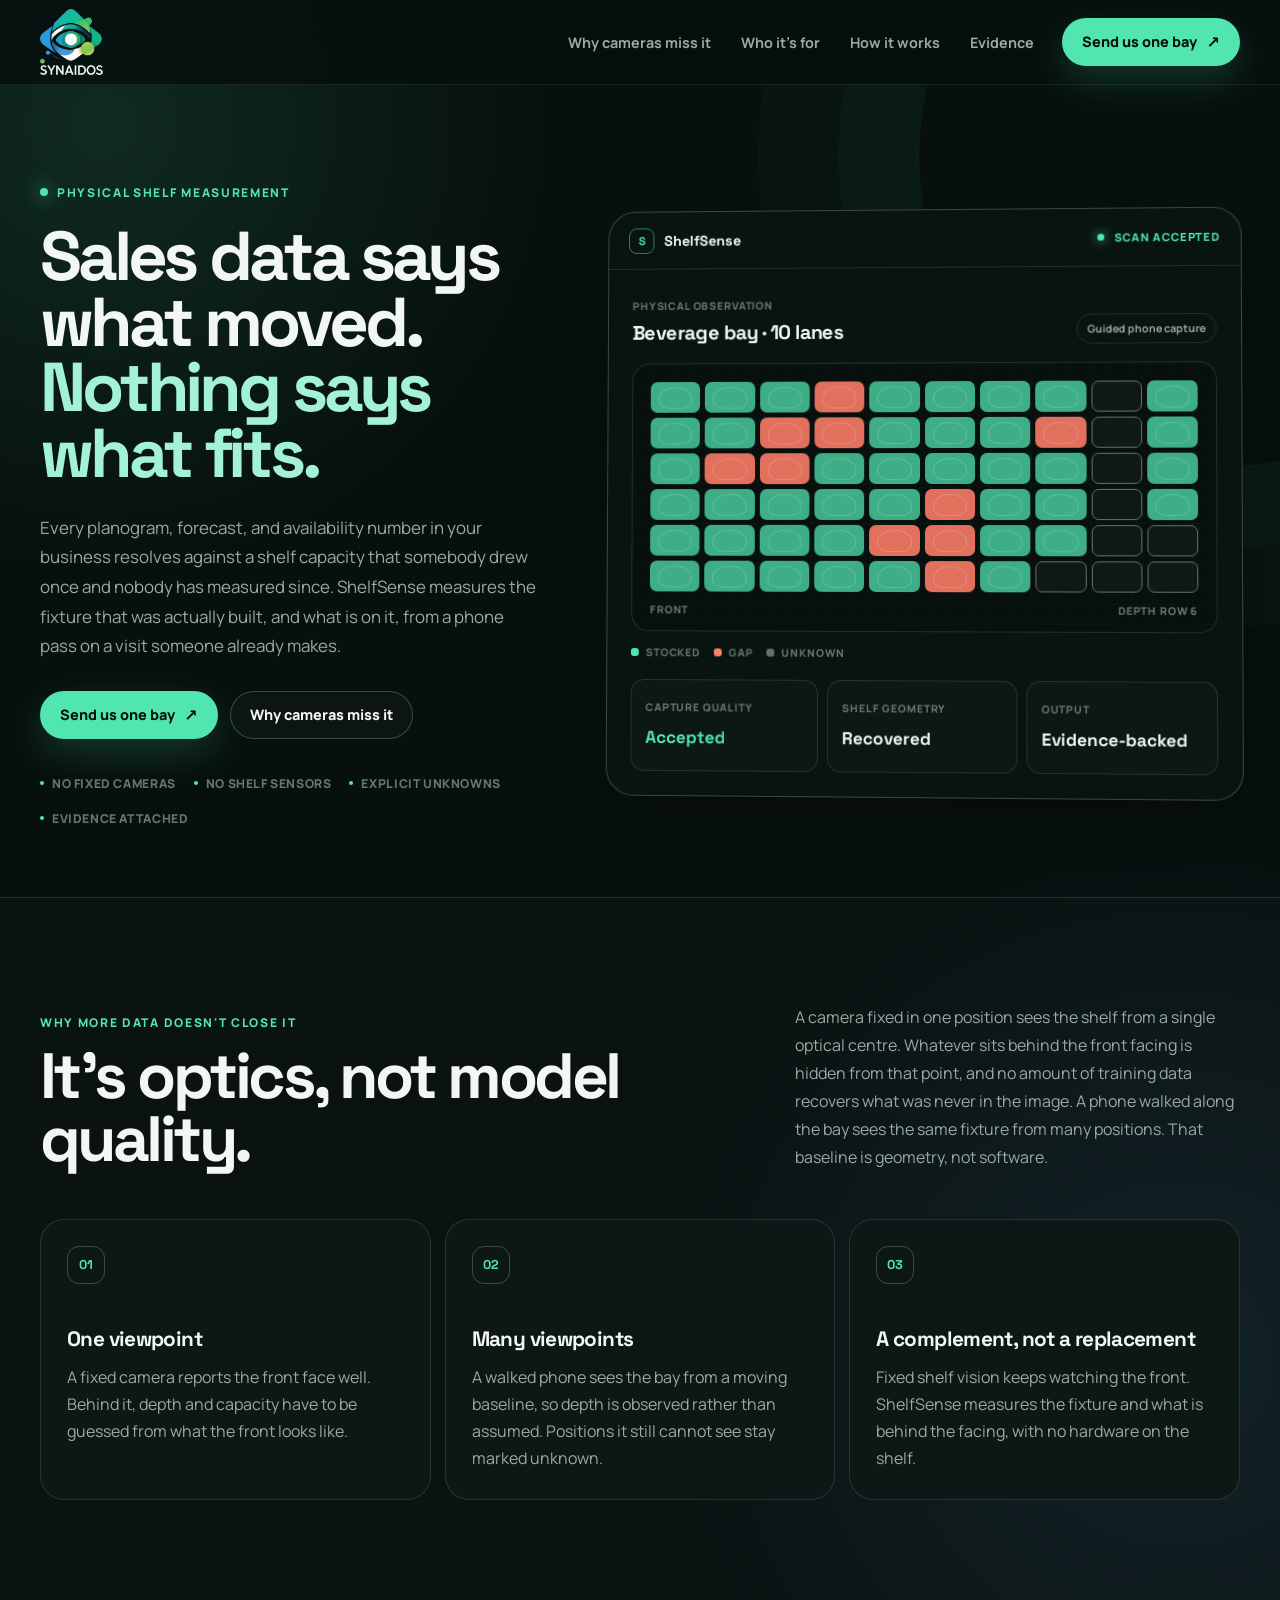
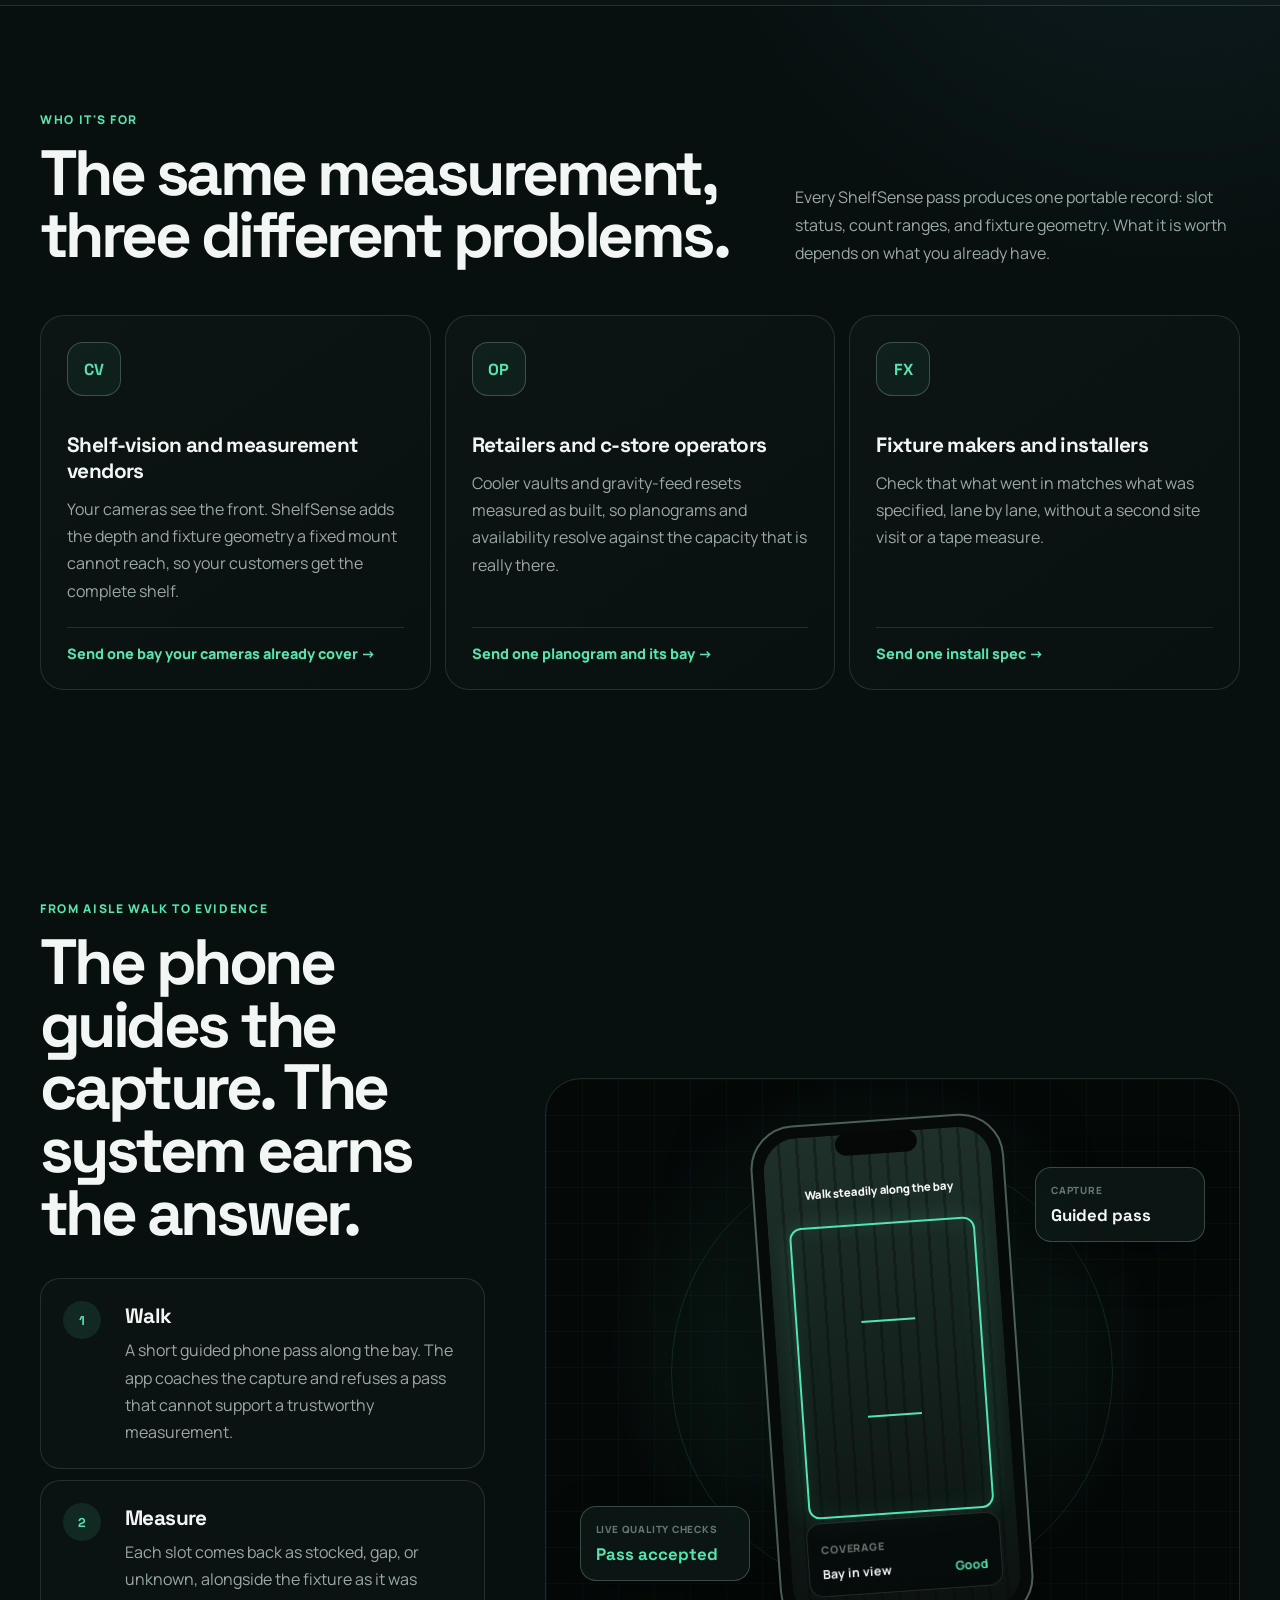
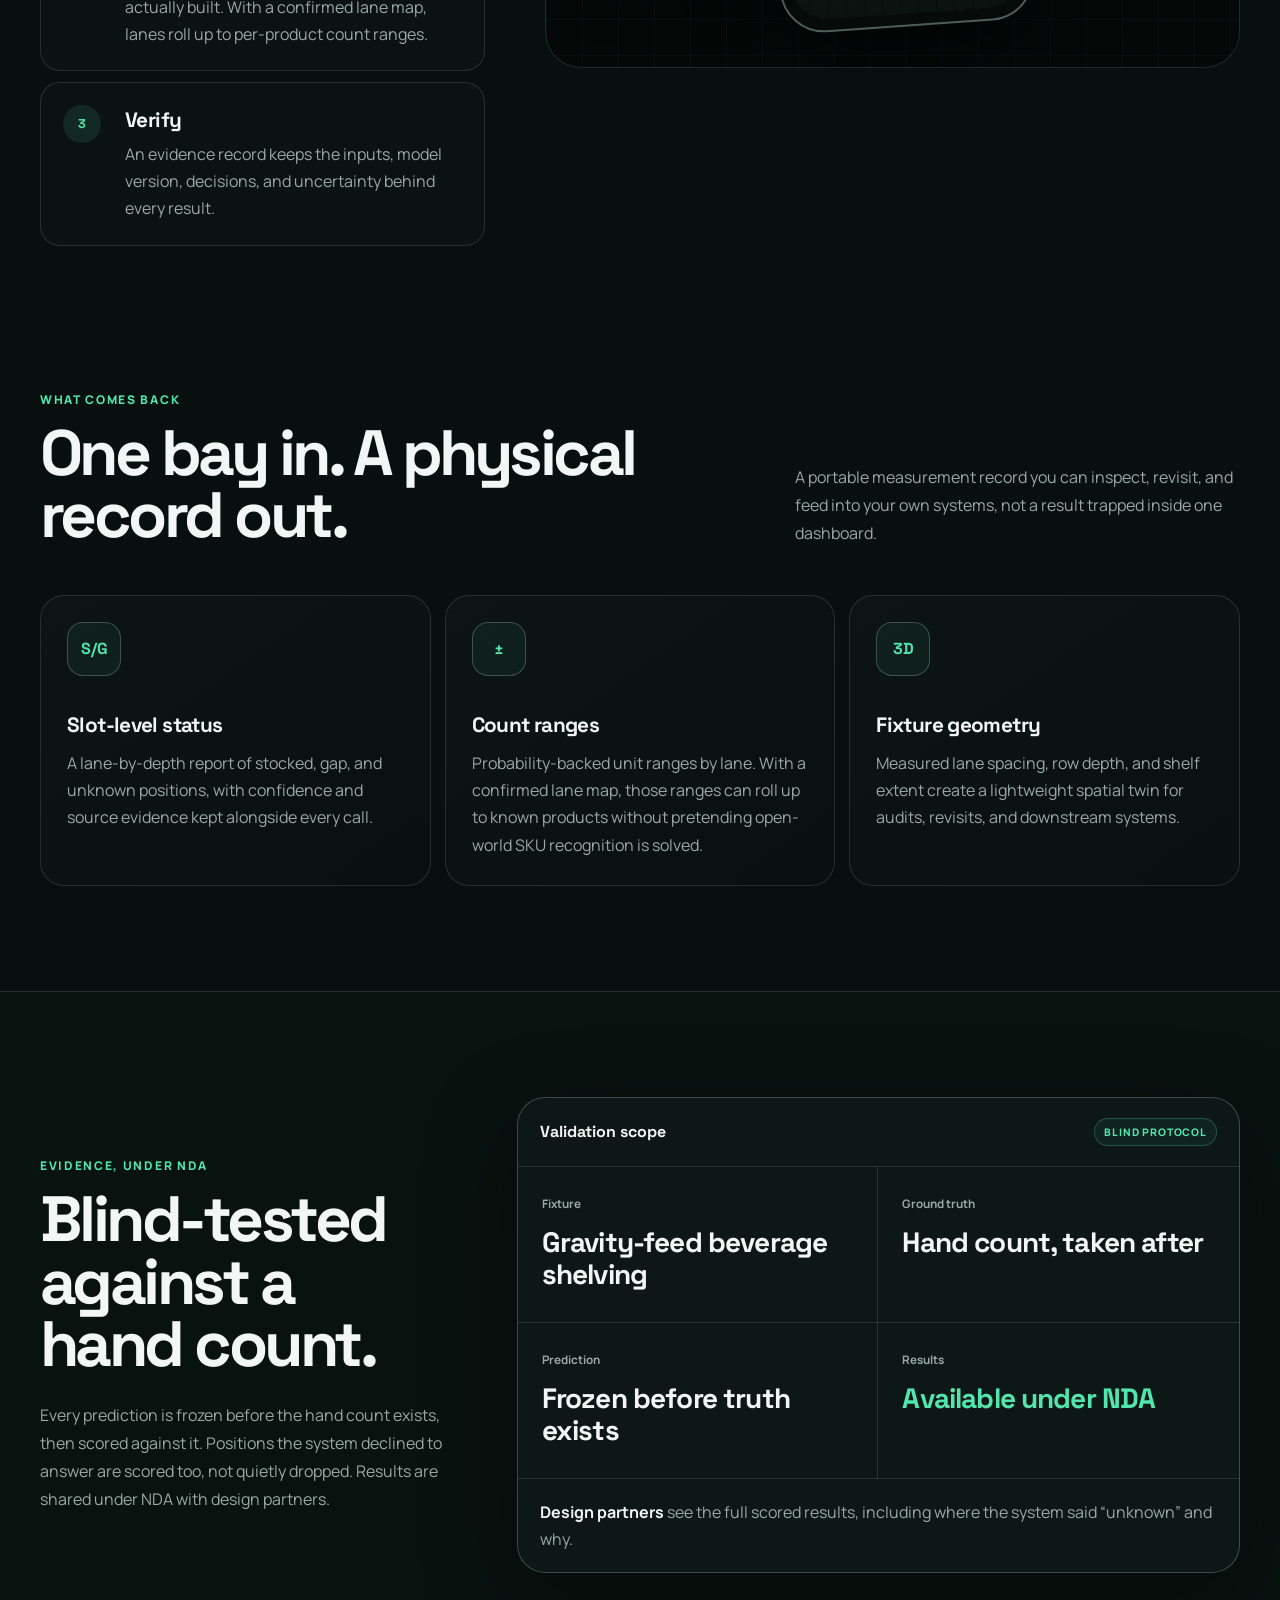
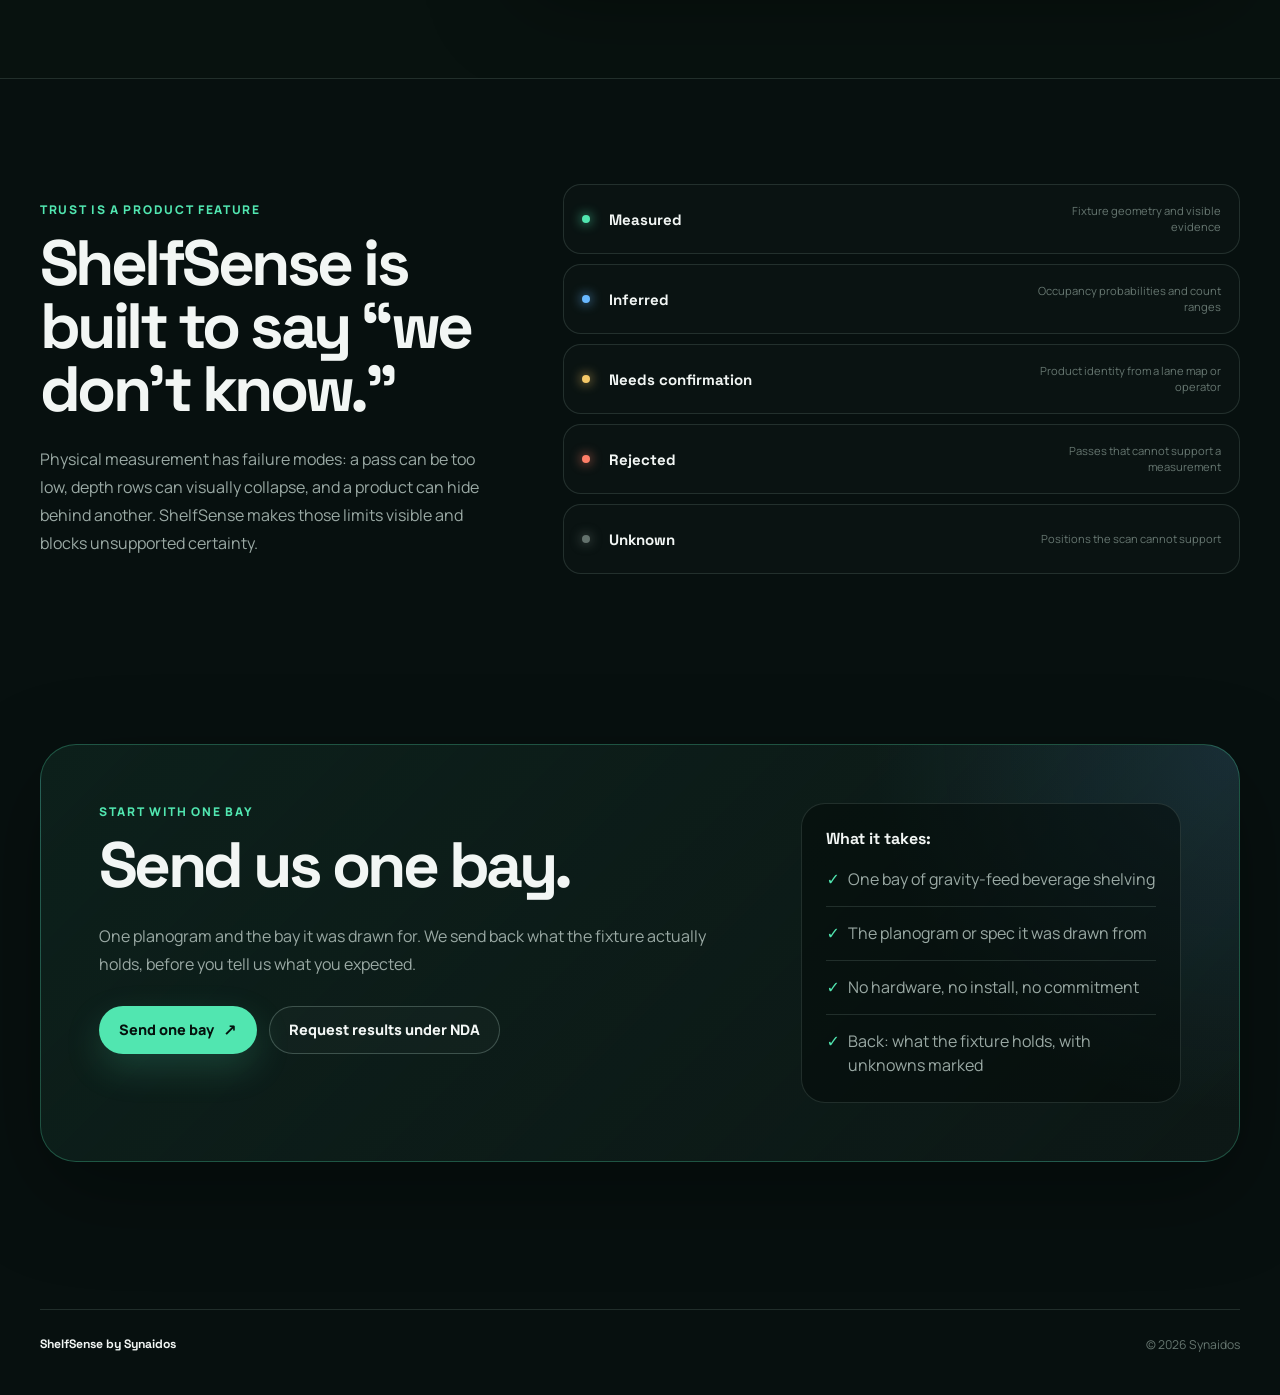
==== commit 8940dbbb: "Remove scope line from footer" ====
--- a/index.html
+++ b/index.html
@@ -341,7 +341,7 @@
     </section>
   </main>
 
-  <footer class="footer"><div class="shell footer-inner"><span class="footer-brand">ShelfSense by Synaidos</span><span>Currently scoped to gravity-feed beverage shelving</span><span>&copy; <span id="year"></span> Synaidos</span></div></footer>
+  <footer class="footer"><div class="shell footer-inner"><span class="footer-brand">ShelfSense by Synaidos</span><span>&copy; <span id="year"></span> Synaidos</span></div></footer>
   <script>
     const toggle=document.querySelector(".menu-toggle"),nav=document.querySelector("#mobile-nav");
     function setMenu(open){if(!toggle||!nav)return;nav.dataset.open=String(open);toggle.setAttribute("aria-expanded",String(open));toggle.textContent=open?"Close":"Menu";document.body.classList.toggle("menu-open",open)}
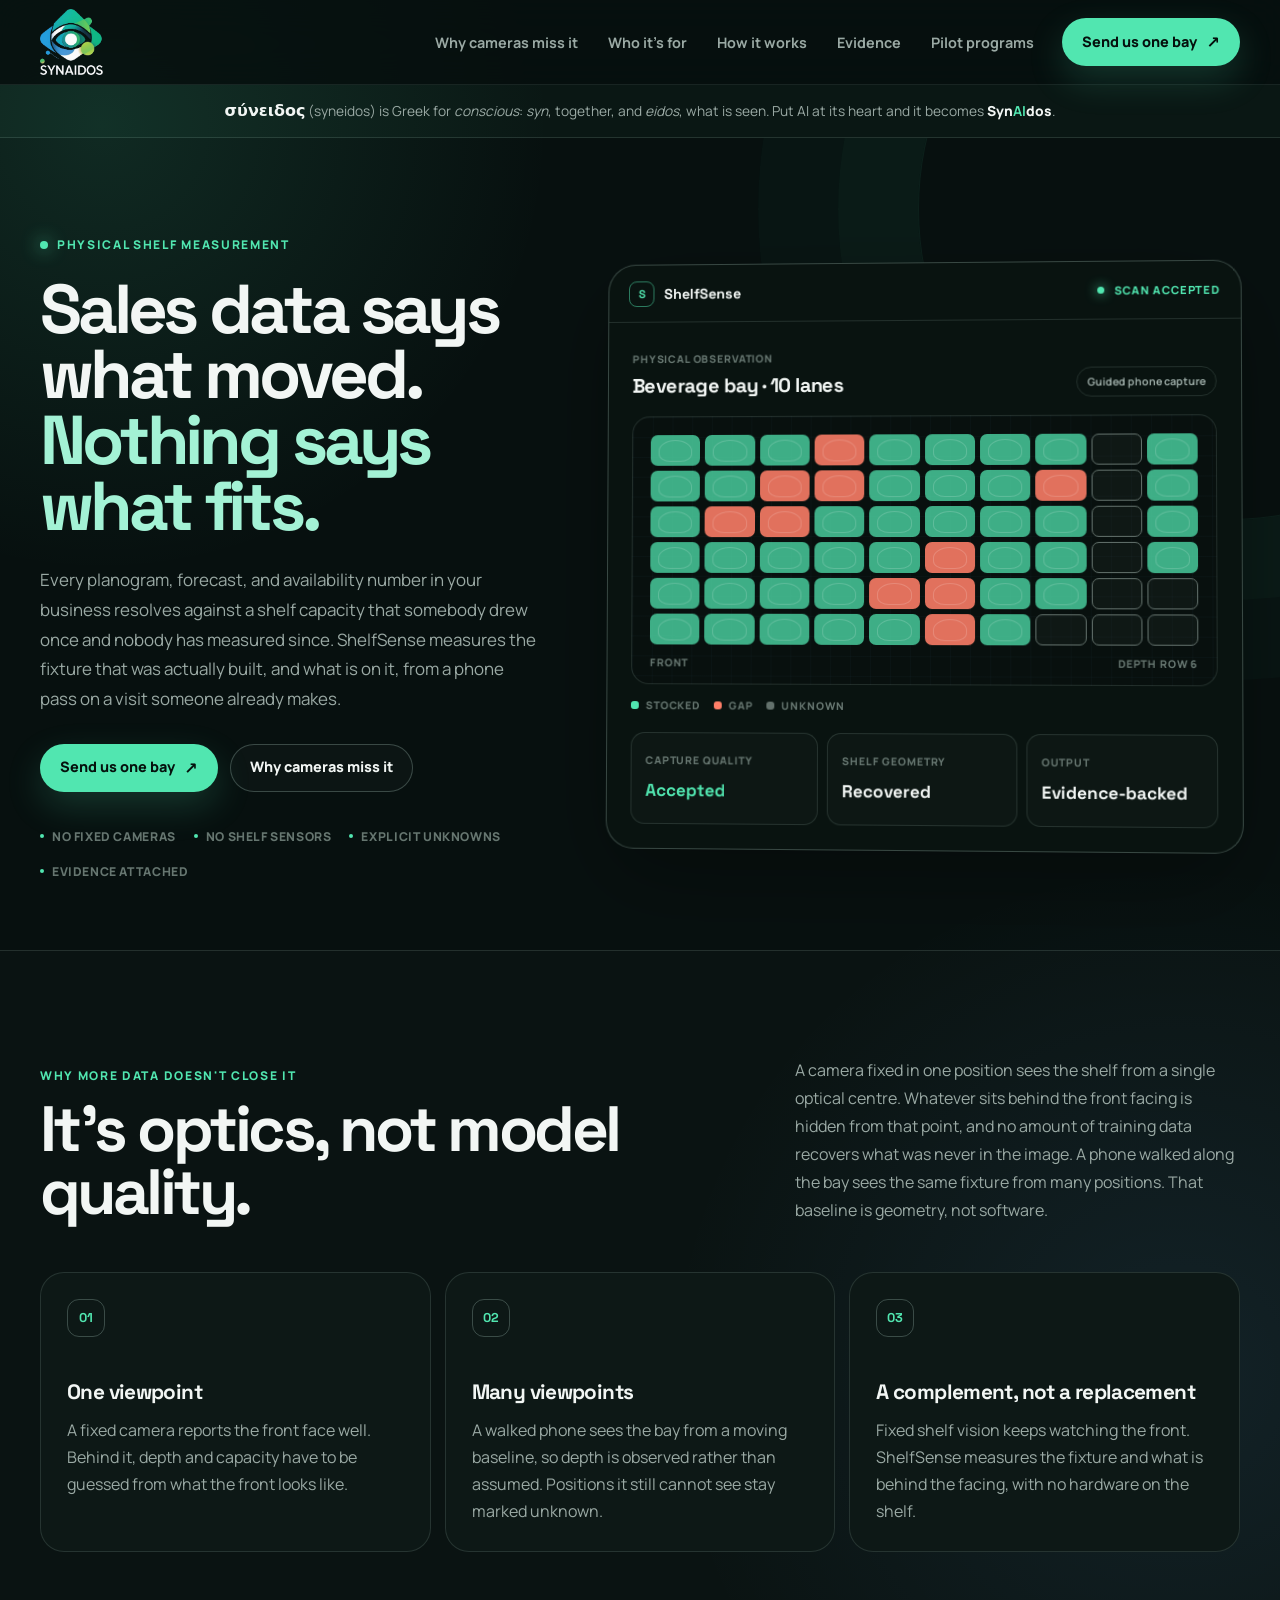
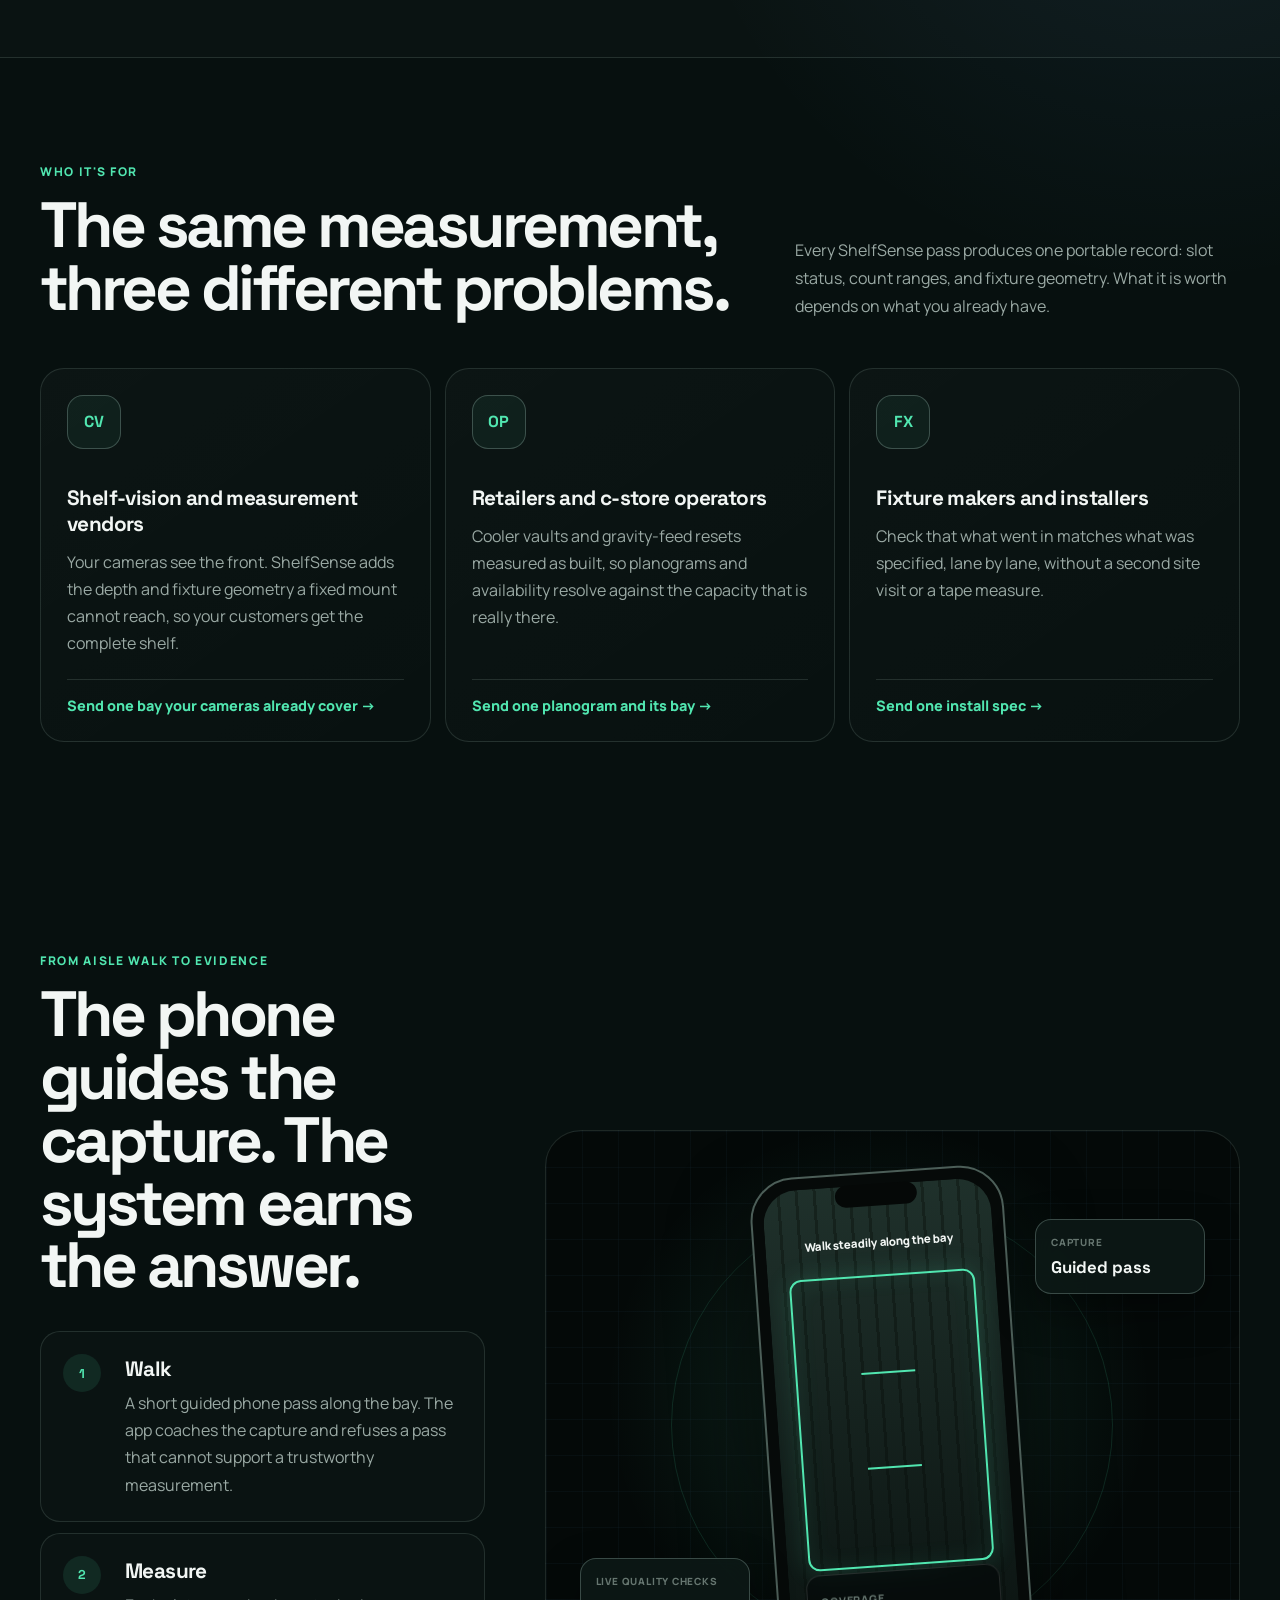
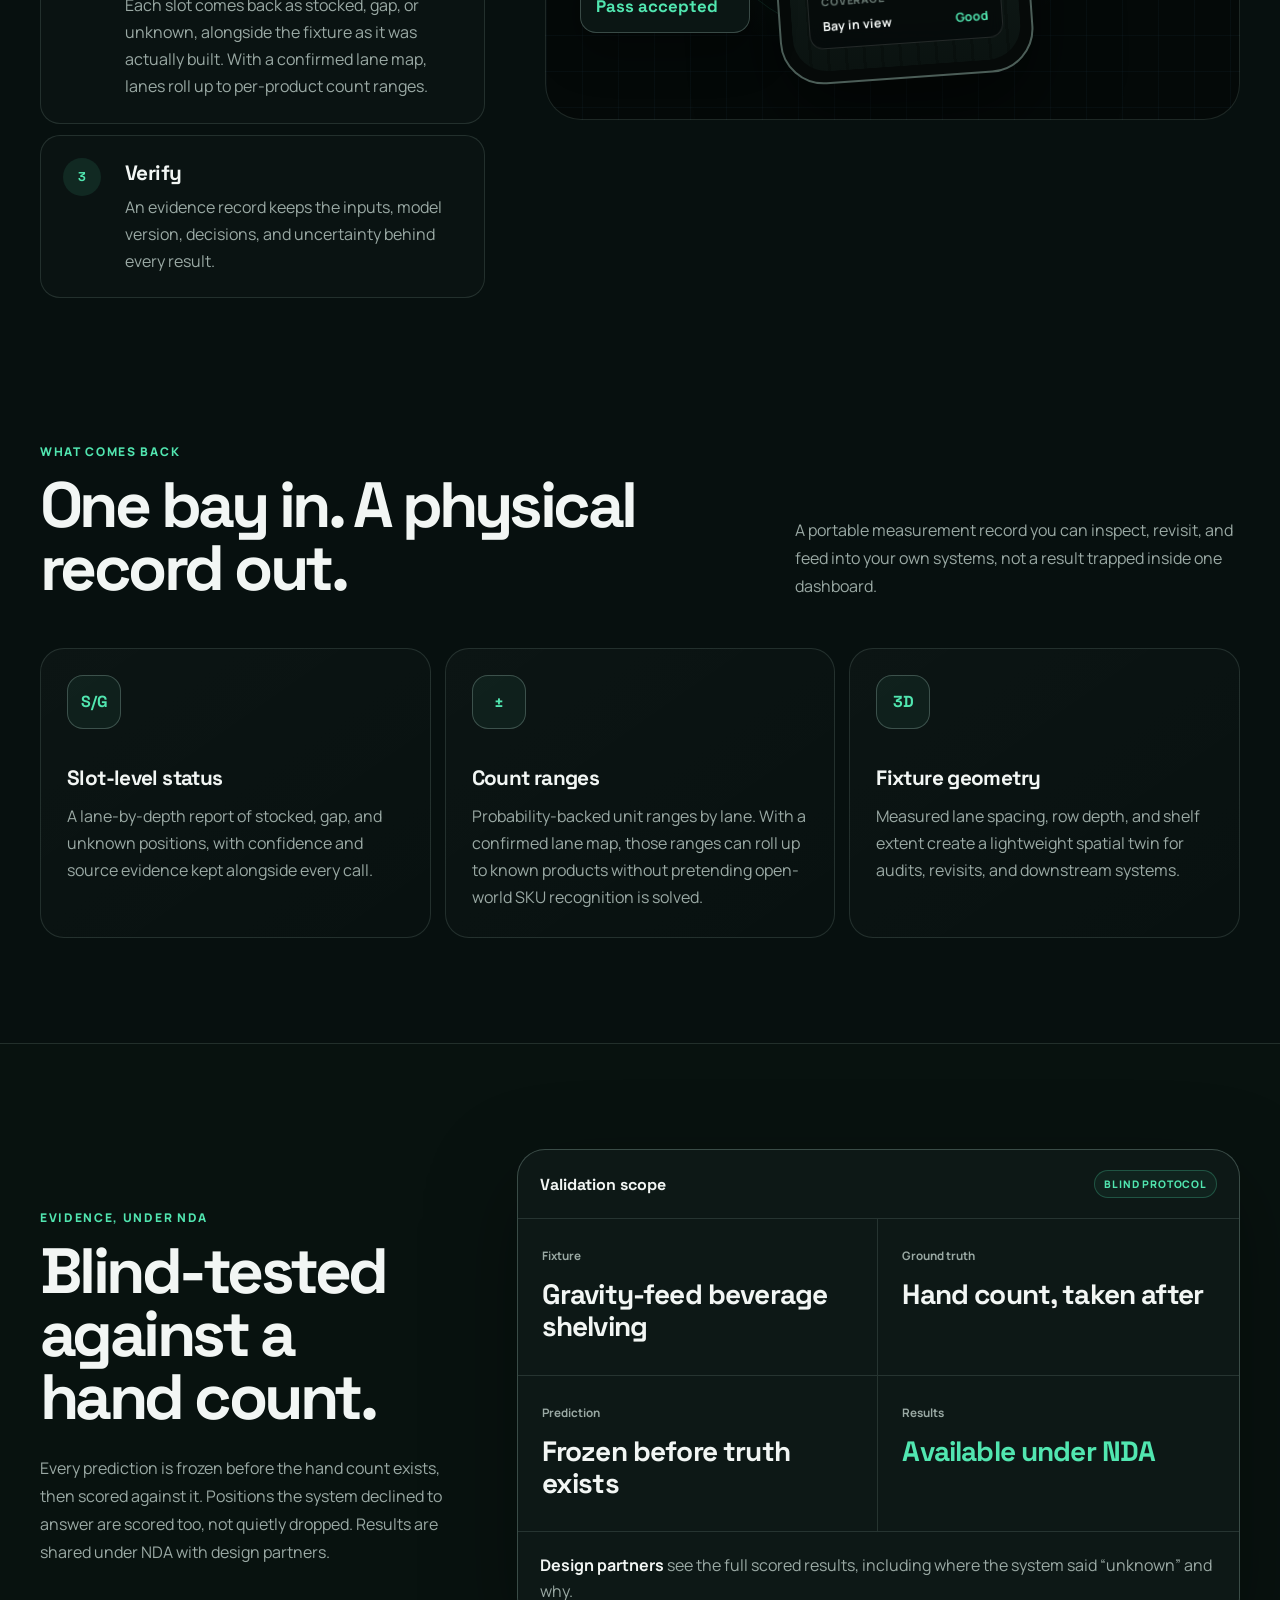
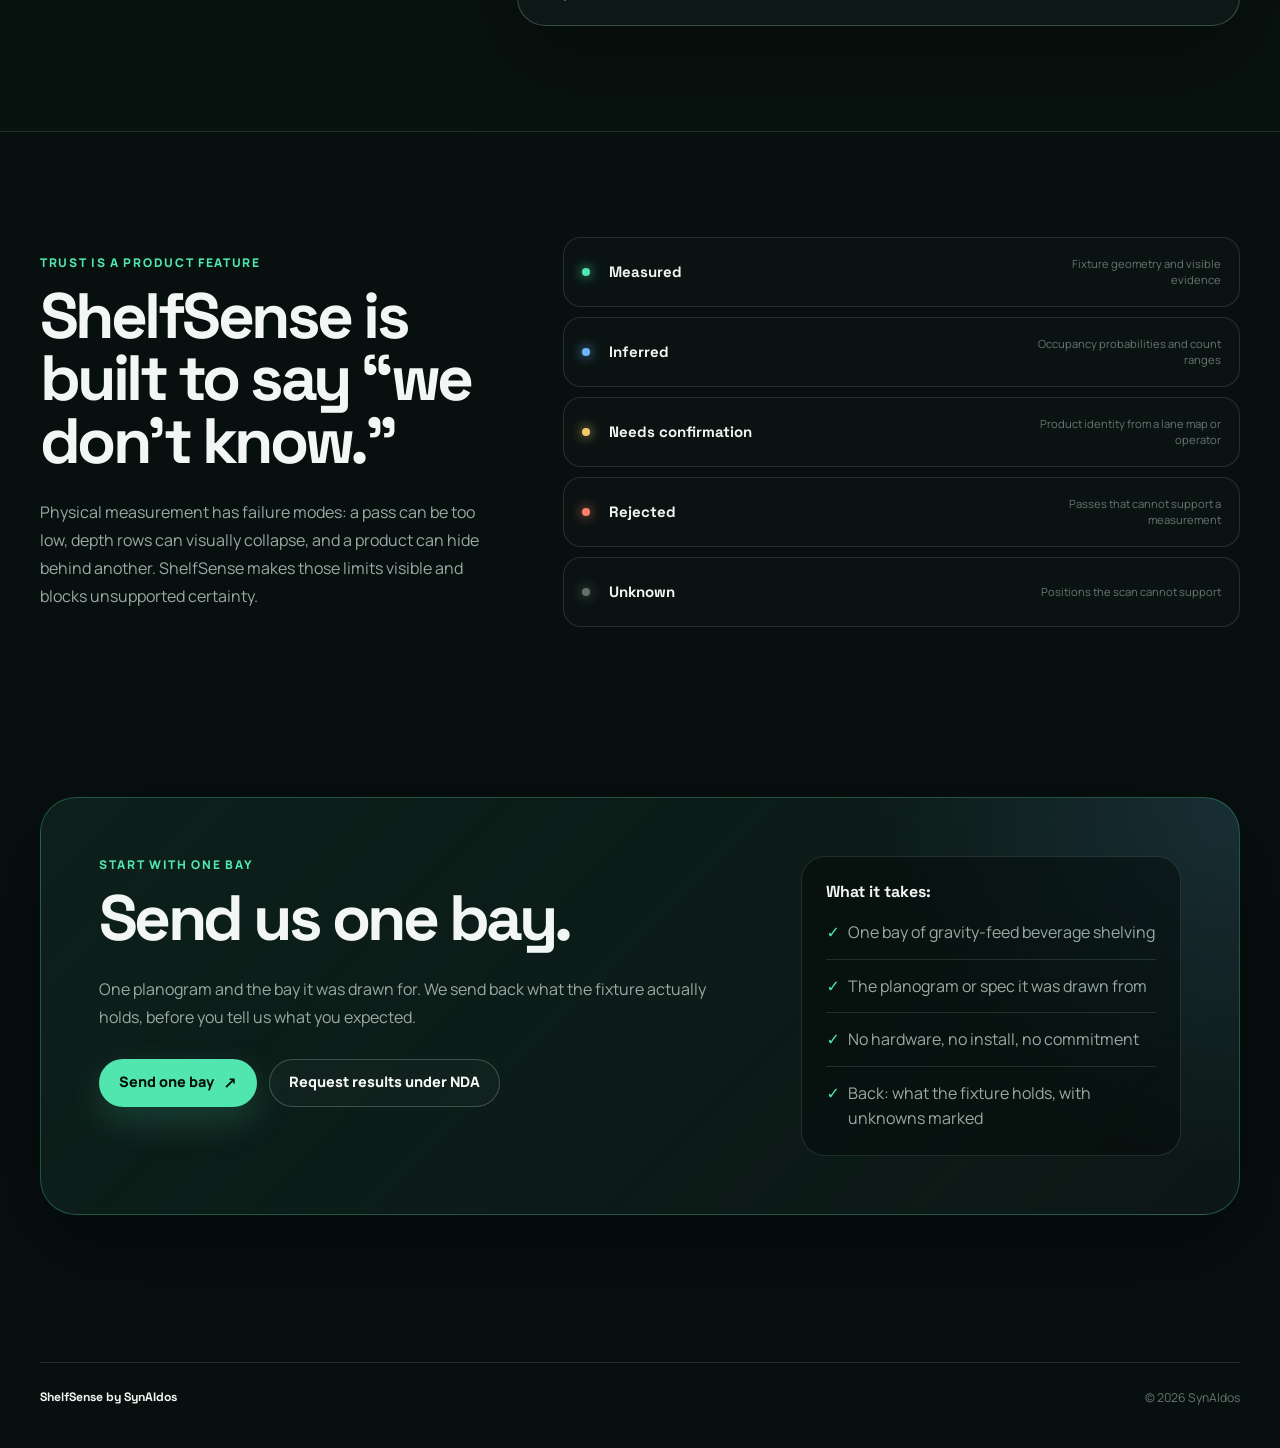
==== commit da16e363: "Add the /pilot page and the SynAIdos name note - pilot/: three pilot shapes (blind bay check, store " ====
--- a/index.html
+++ b/index.html
@@ -4,9 +4,9 @@
   <meta charset="utf-8">
   <meta name="viewport" content="width=device-width, initial-scale=1">
   <meta name="theme-color" content="#07100f">
-  <title>ShelfSense by Synaidos | Measure the shelf that was actually built</title>
+  <title>ShelfSense by SynAIdos | Measure the shelf that was actually built</title>
   <meta name="description" content="Sales data says what moved. Nothing says what fits. ShelfSense measures the fixture that was actually built, and what is on it, from a phone pass on a visit someone already makes.">
-  <meta property="og:title" content="ShelfSense by Synaidos">
+  <meta property="og:title" content="ShelfSense by SynAIdos">
   <meta property="og:description" content="Sales data says what moved. Nothing says what fits. Physical shelf measurement from a phone pass, without fixed cameras or shelf sensors.">
   <meta property="og:type" content="website">
   <link rel="icon" type="image/png" href="myicon.png">
@@ -172,6 +172,10 @@
     .footer-inner { display:flex; justify-content:space-between; gap:30px; padding-top:26px; border-top:1px solid var(--line); color:var(--faint); font-size:.76rem; }
     .footer-brand { color:var(--ink); font-family:"Space Grotesk"; font-weight:700; }
 
+    .name-note { border-bottom:1px solid var(--line); background:rgba(81,230,176,.035); }
+    .name-note p { margin:0; padding:13px 0; color:var(--muted); font-size:.86rem; line-height:1.6; text-align:center; }
+    .name-note .greek { color:var(--ink); font-family:"Space Grotesk",system-ui,sans-serif; font-size:1rem; font-weight:600; }
+    .name-note .brandword { color:var(--ink); font-weight:800; } .name-note .brandword b { color:var(--mint); }
     @media (max-width:1060px) {
       .hero-grid,.workflow-grid,.proof-grid,.boundaries-grid,.pilot-panel { grid-template-columns:1fr; }
       .hero-copy { max-width:760px; } h1 { max-width:11ch; } .product-window { max-width:760px; transform:none; }
@@ -206,20 +210,21 @@
 <body>
   <header class="site-header">
     <div class="shell header-inner">
-      <a class="brand" href="#top" aria-label="Synaidos ShelfSense home"><img src="synaidos-logo.png" alt="Synaidos" width="204" height="213"></a>
+      <a class="brand" href="#top" aria-label="SynAIdos ShelfSense home"><img src="synaidos-logo.png" alt="SynAIdos" width="204" height="213"></a>
       <nav class="desktop-nav" aria-label="Primary navigation">
-        <a href="#optics">Why cameras miss it</a><a href="#who">Who it's for</a><a href="#how-it-works">How it works</a><a href="#evidence">Evidence</a>
+        <a href="#optics">Why cameras miss it</a><a href="#who">Who it's for</a><a href="#how-it-works">How it works</a><a href="#evidence">Evidence</a><a href="pilot/">Pilot programs</a>
       </nav>
       <a class="button primary header-cta" href="#send-a-bay">Send us one bay</a>
       <button class="menu-toggle" type="button" aria-expanded="false" aria-controls="mobile-nav">Menu</button>
       <div class="mobile-nav" id="mobile-nav" data-open="false">
-        <nav aria-label="Mobile navigation"><a href="#optics">Why cameras miss it</a><a href="#who">Who it's for</a><a href="#how-it-works">How it works</a><a href="#evidence">Evidence</a></nav>
+        <nav aria-label="Mobile navigation"><a href="#optics">Why cameras miss it</a><a href="#who">Who it's for</a><a href="#how-it-works">How it works</a><a href="#evidence">Evidence</a><a href="pilot/">Pilot programs</a></nav>
         <a class="button primary" href="#send-a-bay">Send us one bay</a>
       </div>
     </div>
   </header>
 
   <main id="top">
+    <aside class="name-note" aria-label="About the name"><div class="shell"><p><span class="greek" lang="el">σύνειδος</span> (syneidos) is Greek for <em>conscious</em>: <em>syn</em>, together, and <em>eidos</em>, what is seen. Put AI at its heart and it becomes <span class="brandword">Syn<b>AI</b>dos</span>.</p></div></aside>
     <section class="hero" aria-labelledby="hero-title">
       <div class="shell hero-grid">
         <div class="hero-copy">
@@ -341,7 +346,7 @@
     </section>
   </main>
 
-  <footer class="footer"><div class="shell footer-inner"><span class="footer-brand">ShelfSense by Synaidos</span><span>&copy; <span id="year"></span> Synaidos</span></div></footer>
+  <footer class="footer"><div class="shell footer-inner"><span class="footer-brand">ShelfSense by SynAIdos</span><span>&copy; <span id="year"></span> SynAIdos</span></div></footer>
   <script>
     const toggle=document.querySelector(".menu-toggle"),nav=document.querySelector("#mobile-nav");
     function setMenu(open){if(!toggle||!nav)return;nav.dataset.open=String(open);toggle.setAttribute("aria-expanded",String(open));toggle.textContent=open?"Close":"Menu";document.body.classList.toggle("menu-open",open)}
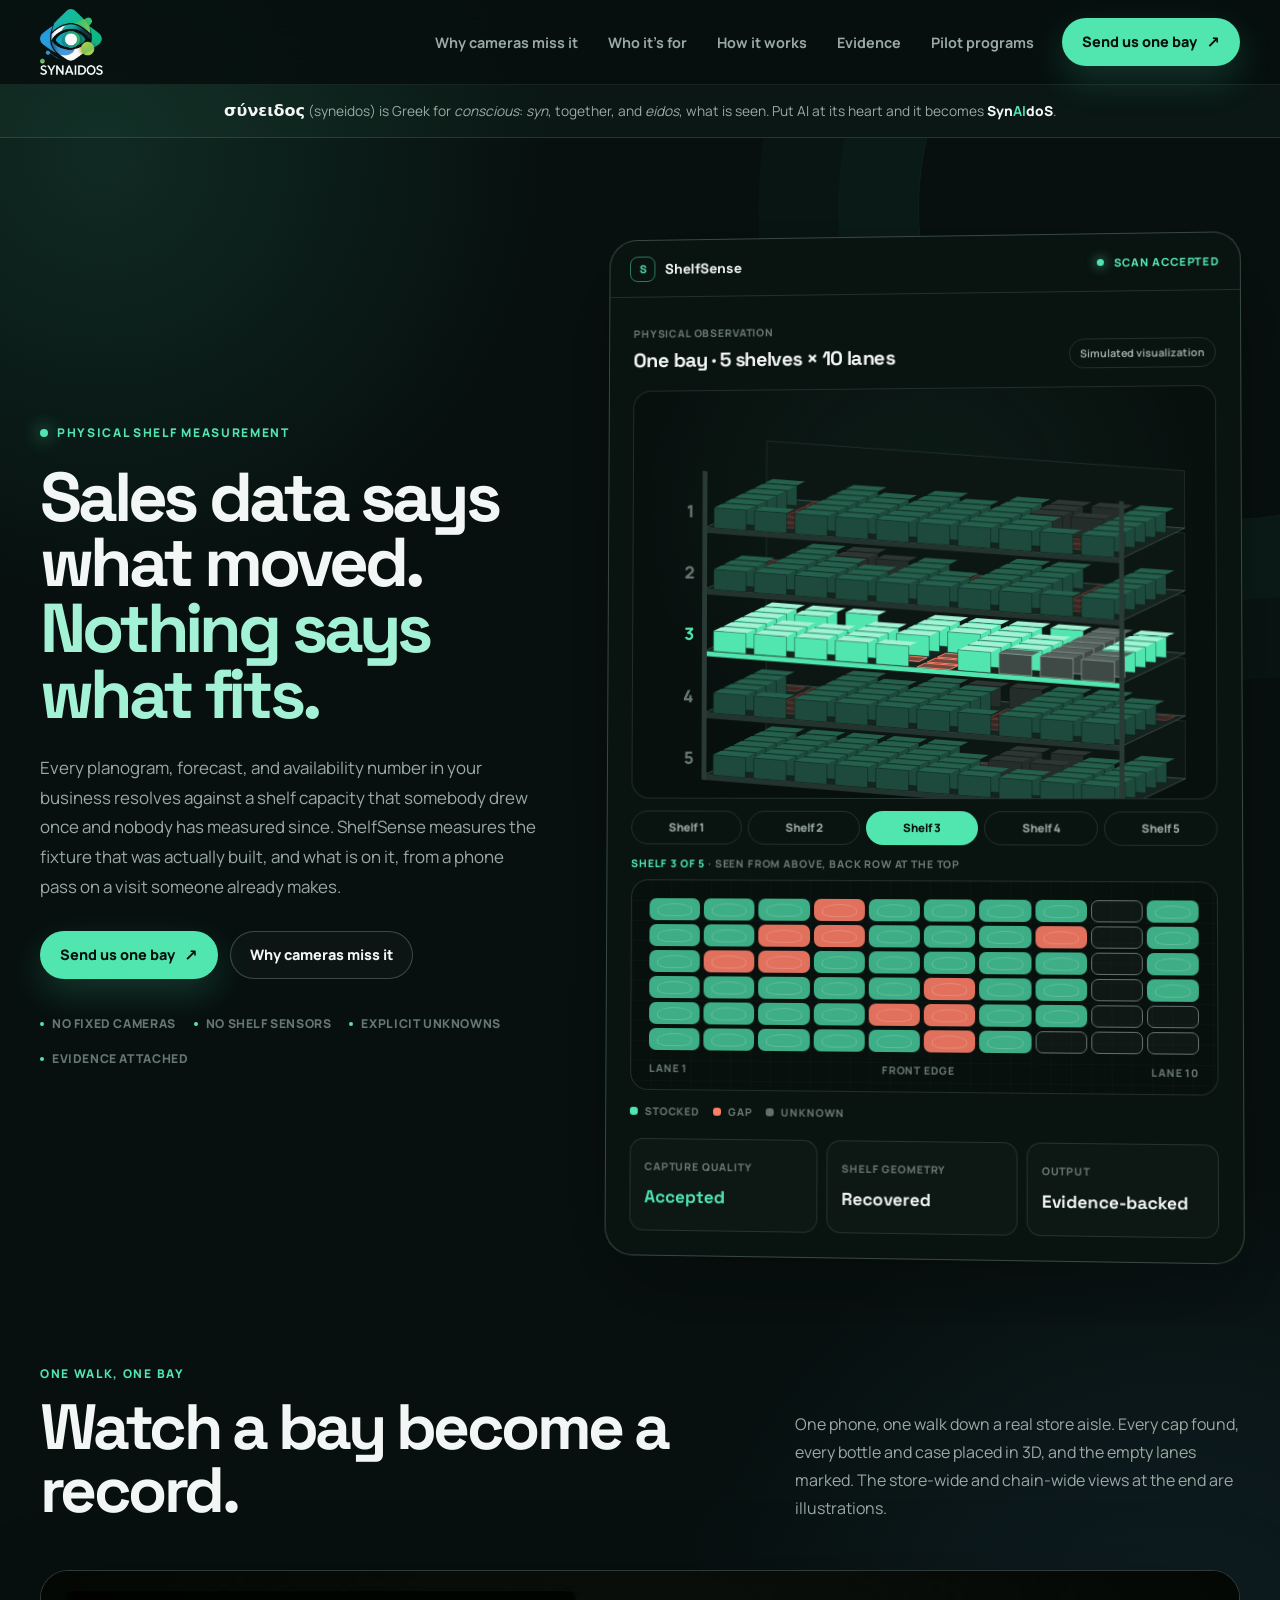
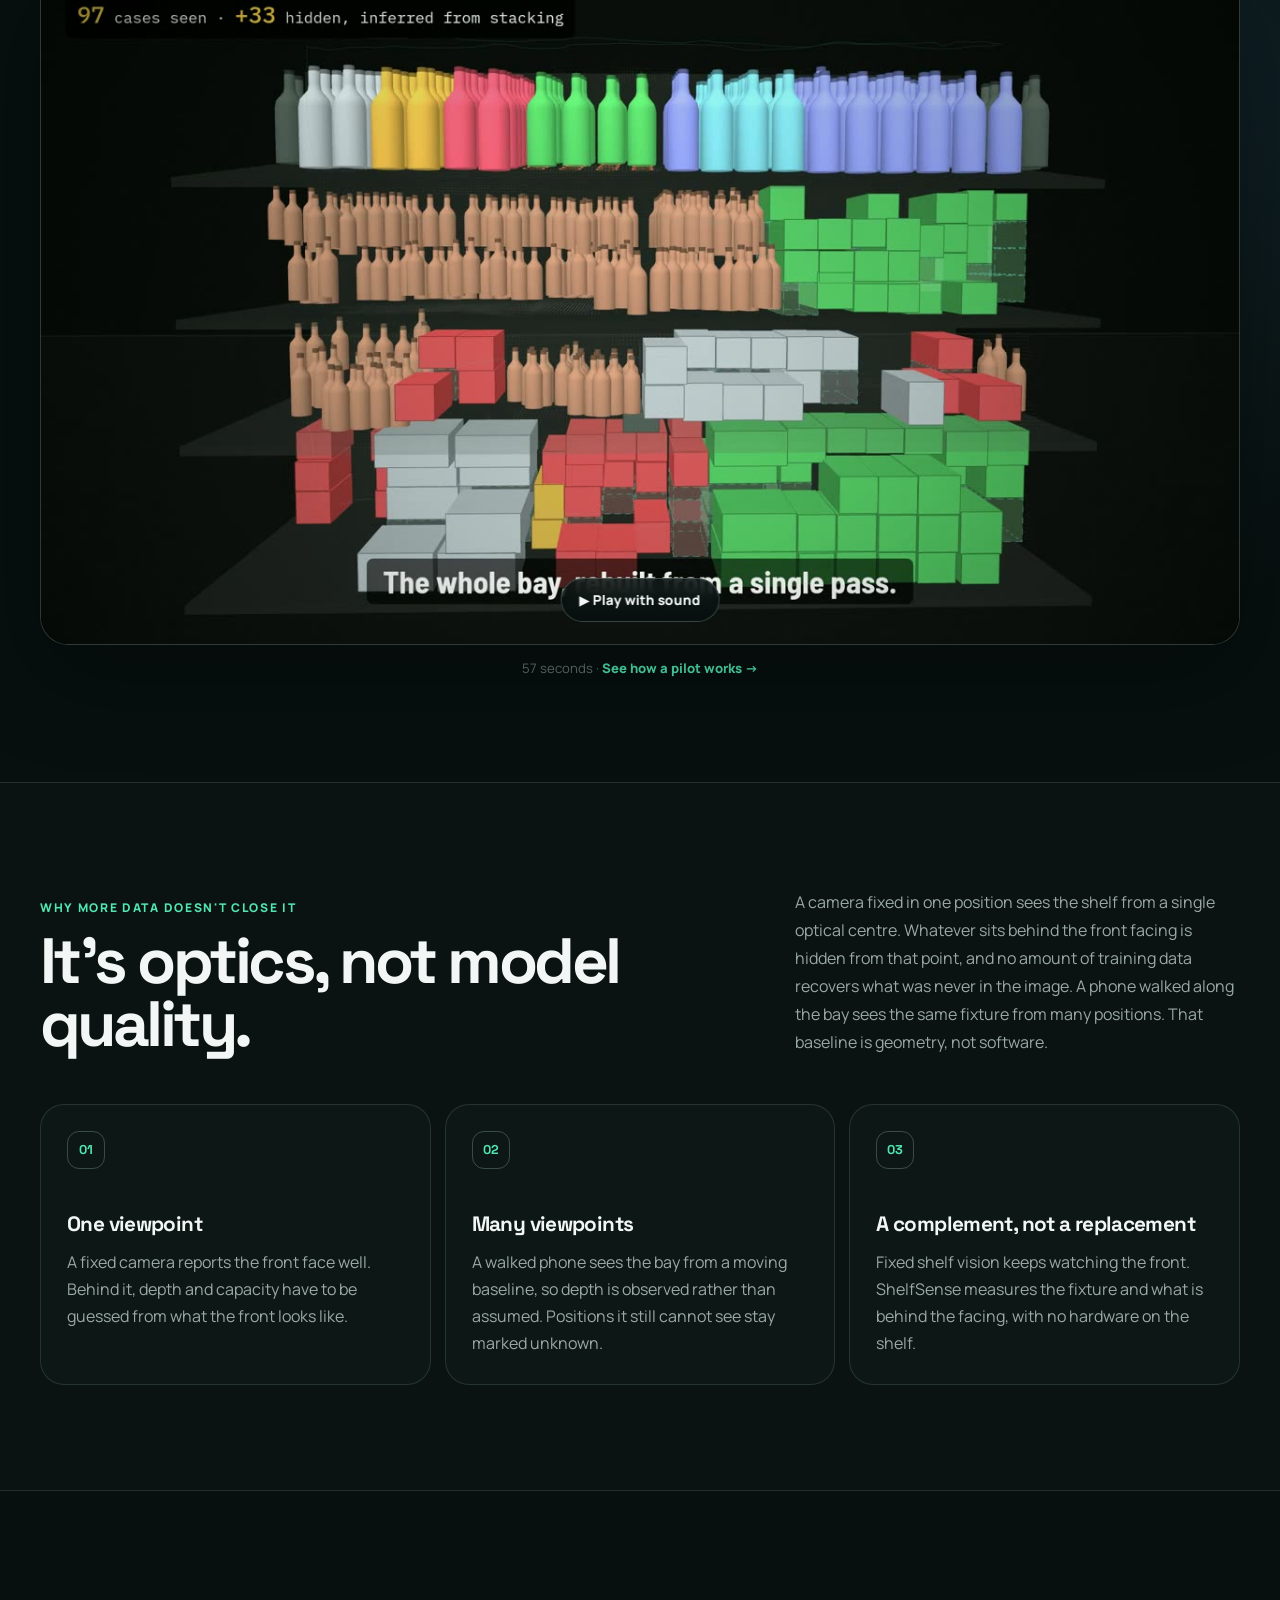
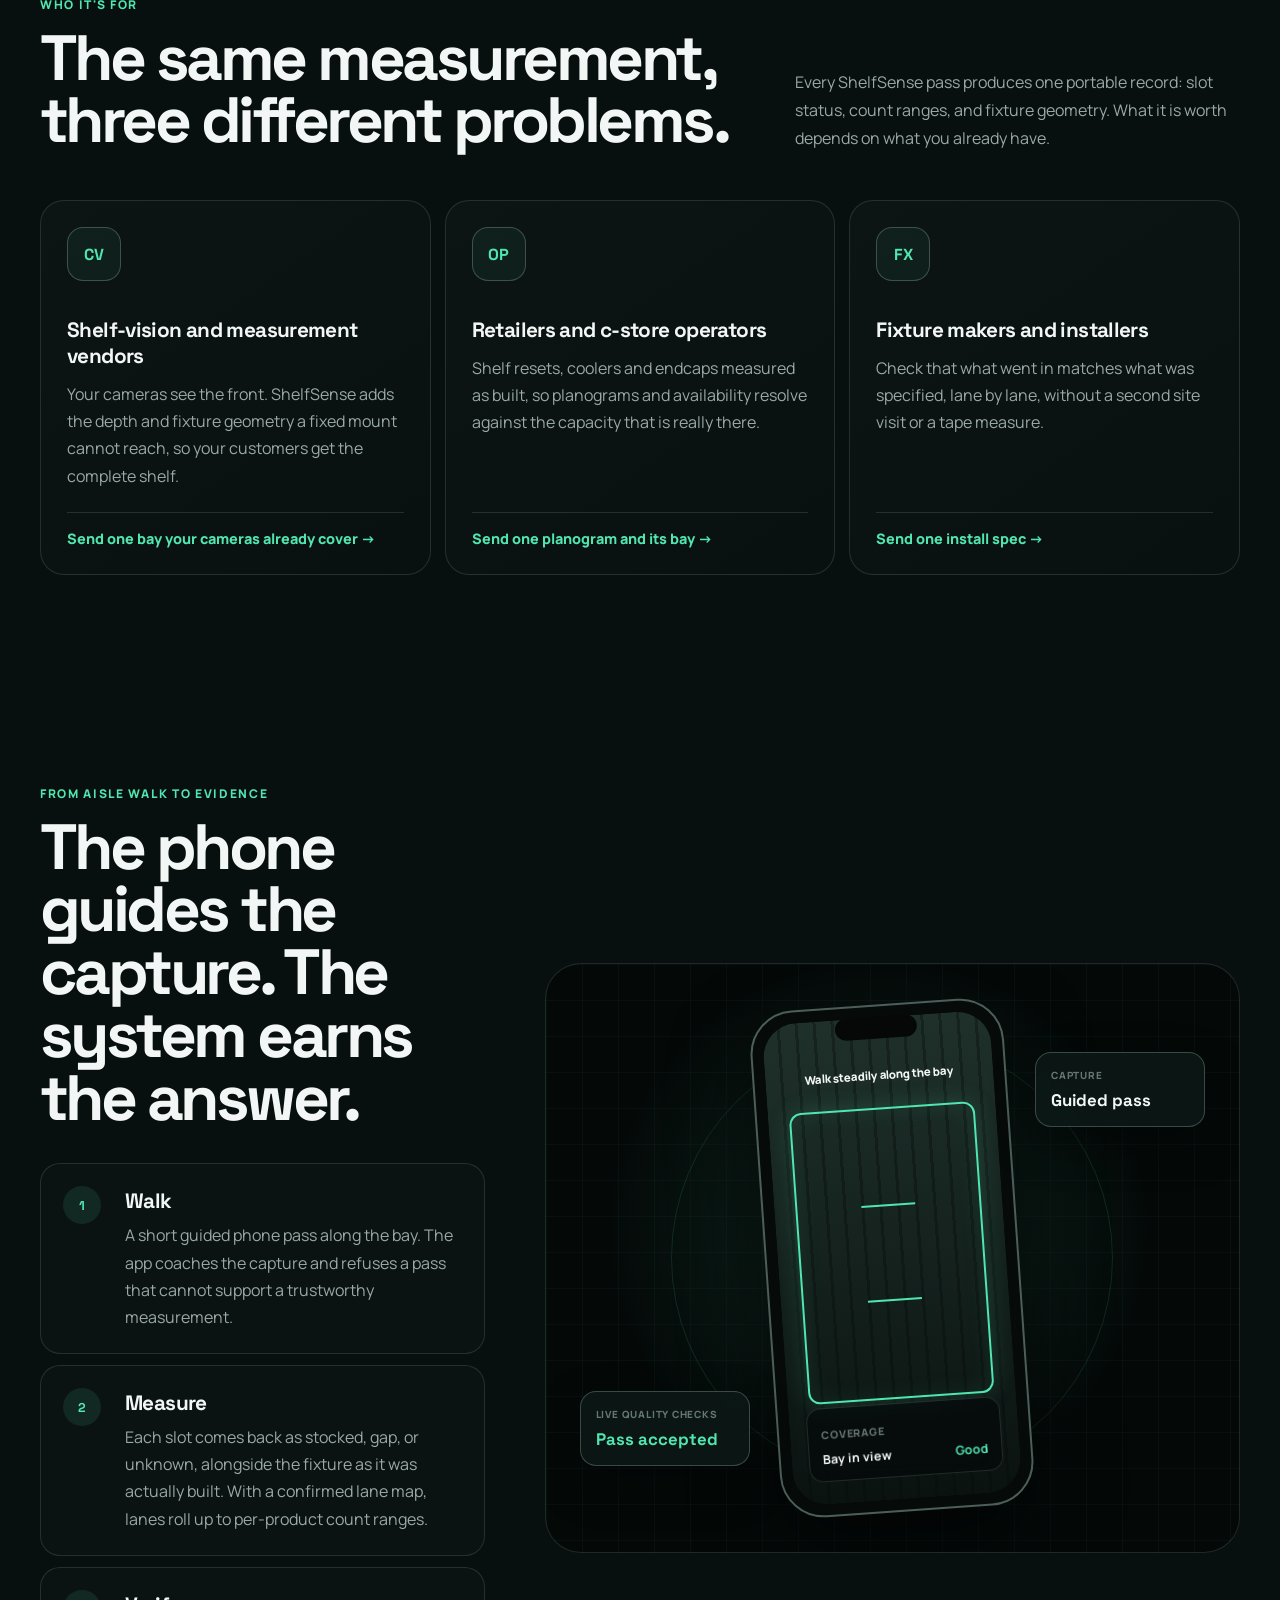
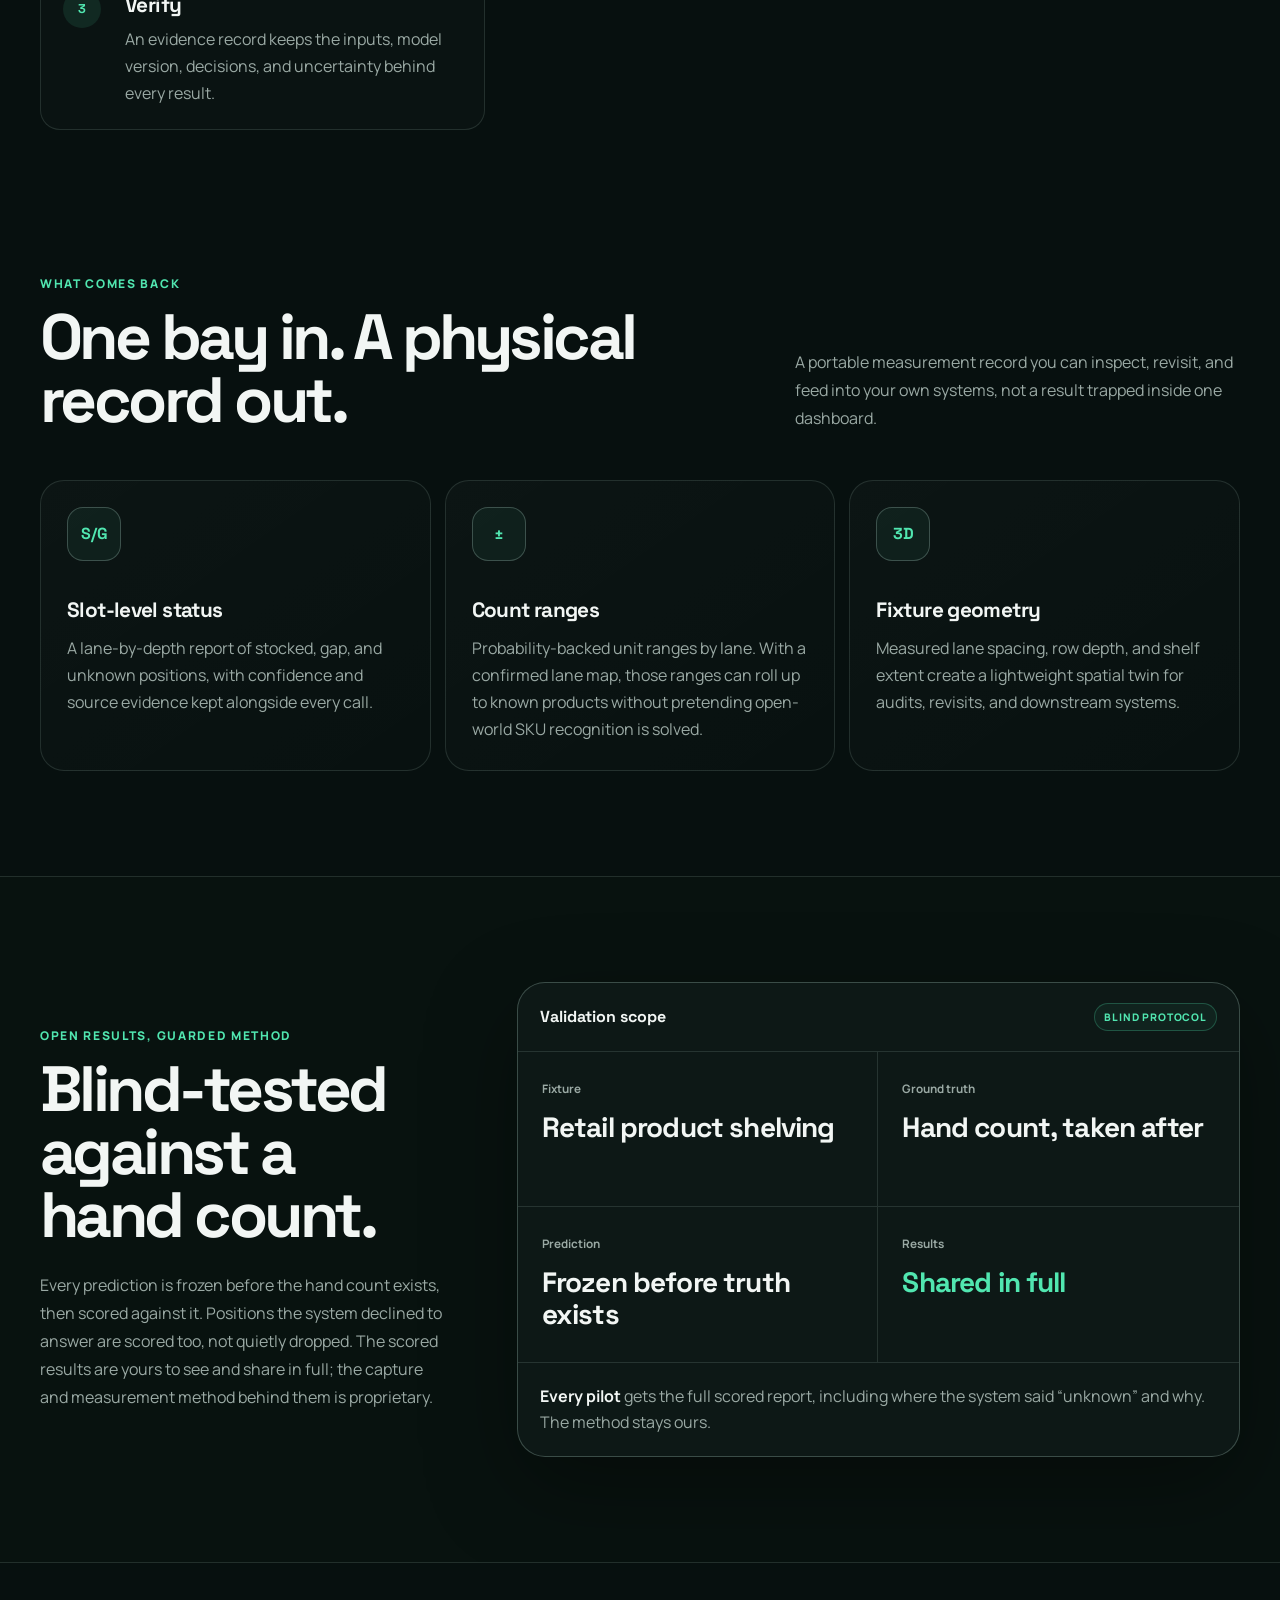
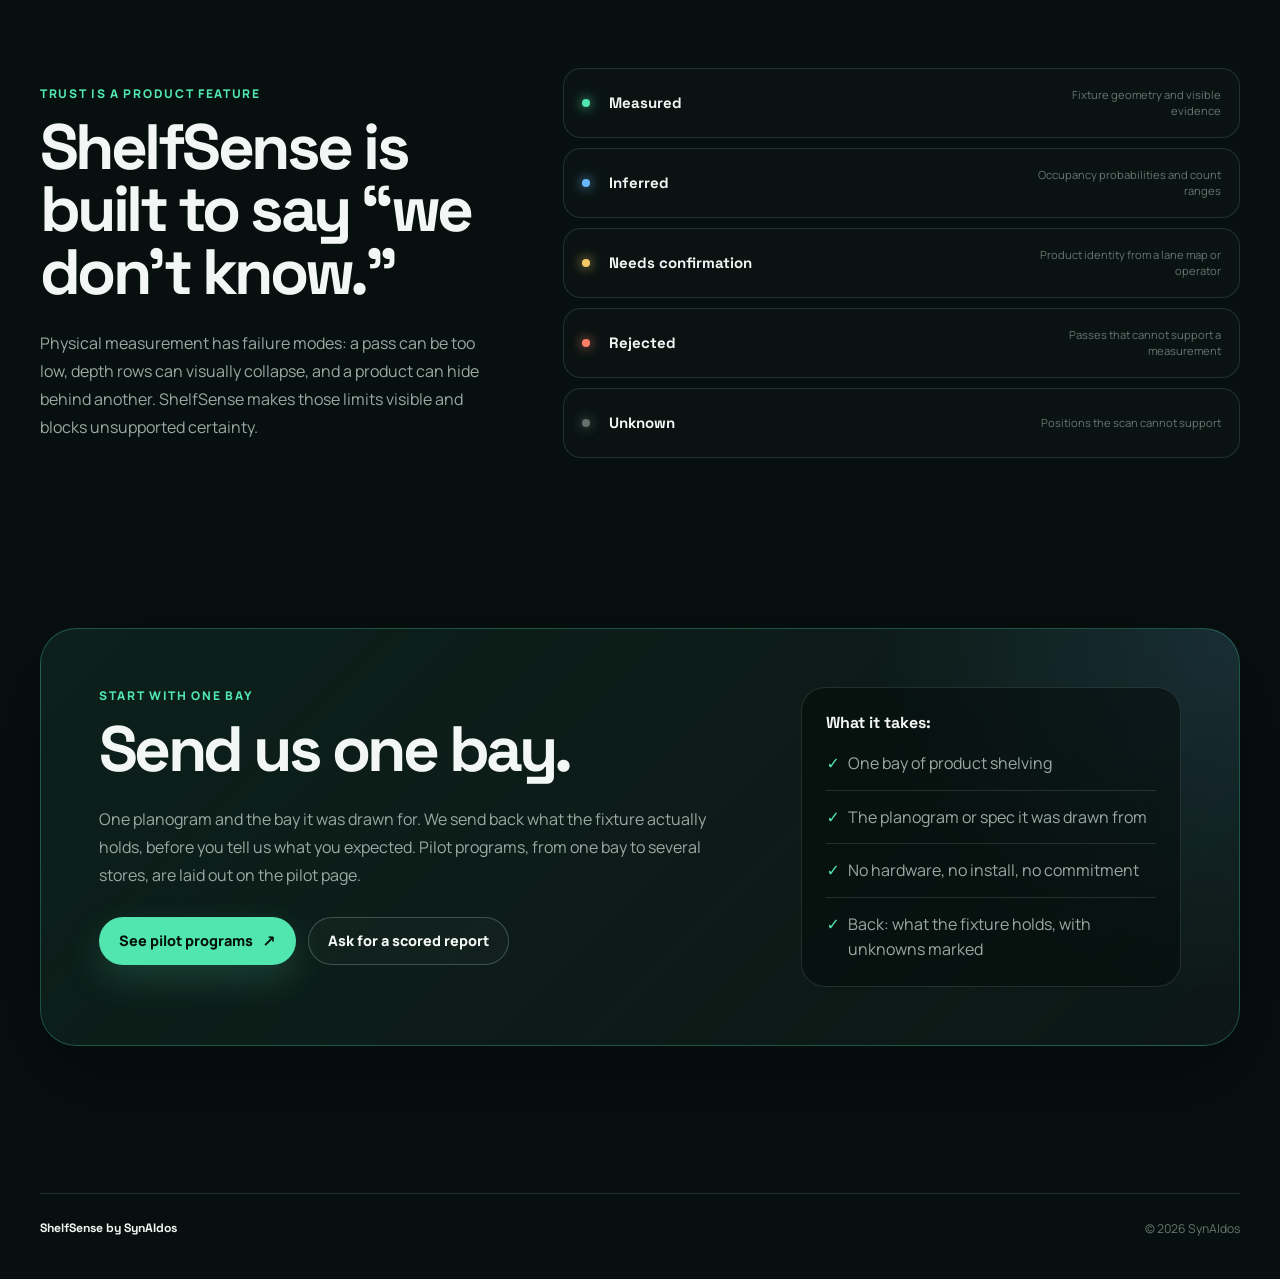
==== commit c1e755bf: "Home film, 3D five-shelf bay, open results and universal shelving - Home: the ShelfSense film after " ====
--- a/index.html
+++ b/index.html
@@ -79,8 +79,14 @@
     .window-heading small,.metric-label,.shelf-axis,.legend,.phone-readout small { color:var(--faint); font-size:.66rem; font-weight:800; letter-spacing:.08em; text-transform:uppercase; }
     .window-heading h2 { margin:5px 0 0; font-size:1.25rem; letter-spacing:-.03em; }
     .capture-tag { padding:7px 10px; border:1px solid var(--line); border-radius:999px; color:var(--muted); font-size:.67rem; font-weight:700; }
+    .bay3d { display:block; width:100%; aspect-ratio:1.42; margin:0 0 12px; border:1px solid var(--line); border-radius:18px; background:radial-gradient(circle at 50% 30%,rgba(81,230,176,.06),transparent 70%),#08100e; cursor:pointer; }
+    .shelf-picker { display:flex; gap:6px; margin-bottom:12px; }
+    .shelf-picker button { flex:1; min-height:34px; padding:0 4px; border:1px solid var(--line); border-radius:999px; color:var(--muted); background:transparent; font-size:.72rem; font-weight:800; cursor:pointer; }
+    .shelf-picker button[aria-pressed="true"] { border-color:rgba(81,230,176,.6); color:#05110d; background:var(--mint); }
+    .shelf-caption { margin-bottom:9px; color:var(--faint); font-size:.66rem; font-weight:800; letter-spacing:.08em; text-transform:uppercase; }
+    .shelf-caption span { color:var(--mint); }
     .shelf-frame { padding:18px 18px 14px; border:1px solid var(--line); border-radius:18px; background:linear-gradient(rgba(105,184,255,.025) 1px,transparent 1px),linear-gradient(90deg,rgba(105,184,255,.025) 1px,transparent 1px),#08100e; background-size:20px 20px; }
-    .shelf-grid { display:grid; grid-template-columns:repeat(10,minmax(18px,1fr)); grid-template-rows:repeat(6,31px); gap:5px; }
+    .shelf-grid { display:grid; grid-template-columns:repeat(10,minmax(18px,1fr)); grid-template-rows:repeat(6,22px); gap:4px; }
     .slot { position:relative; overflow:hidden; border:1px solid transparent; border-radius:7px; }
     .slot::after { content:""; position:absolute; inset:4px 7px 3px; border:1px solid rgba(255,255,255,.17); border-radius:50% 50% 35% 35%; }
     .slot.stocked { background:rgba(81,230,176,.74); }
@@ -176,6 +182,15 @@
     .name-note p { margin:0; padding:13px 0; color:var(--muted); font-size:.86rem; line-height:1.6; text-align:center; }
     .name-note .greek { color:var(--ink); font-family:"Space Grotesk",system-ui,sans-serif; font-size:1rem; font-weight:600; }
     .name-note .brandword { color:var(--ink); font-weight:800; } .name-note .brandword b { color:var(--mint); }
+    .film-section { padding-top:40px; }
+    .film-wide { margin:0; }
+    .film-wide-frame { position:relative; overflow:hidden; aspect-ratio:16/9; border:1px solid var(--line2); border-radius:28px; background:#000; box-shadow:var(--shadow); }
+    .film-wide-frame video { display:block; width:100%; height:100%; object-fit:cover; }
+    .film-sound { position:absolute; left:50%; bottom:22px; transform:translateX(-50%); min-height:44px; padding:.7rem 1.1rem; border:1px solid var(--line2); border-radius:999px; color:var(--ink); background:rgba(7,16,15,.82); backdrop-filter:blur(10px); font-size:.85rem; font-weight:800; cursor:pointer; white-space:nowrap; }
+    .film-sound:hover { border-color:var(--mint); }
+    .film-sound[hidden] { display:none; }
+    .film-wide figcaption { margin-top:14px; color:var(--faint); font-size:.82rem; text-align:center; }
+    .film-wide figcaption a { color:var(--mint); font-weight:800; }
     @media (max-width:1060px) {
       .hero-grid,.workflow-grid,.proof-grid,.boundaries-grid,.pilot-panel { grid-template-columns:1fr; }
       .hero-copy { max-width:760px; } h1 { max-width:11ch; } .product-window { max-width:760px; transform:none; }
@@ -192,7 +207,7 @@
       h1 { font-size:clamp(2.6rem,12.5vw,4rem); } .hero-copy>p { font-size:1rem; }
       .hero-actions .button,.cta-actions .button { width:100%; } .signal-row { display:grid; grid-template-columns:1fr 1fr; gap:13px; }
       .product-window { border-radius:20px; } .window-bar { padding:0 15px; } .window-body { padding:15px; } .capture-tag { display:none; }
-      .shelf-frame { padding:12px; } .shelf-grid { grid-template-rows:repeat(6,24px); gap:3px; } .slot::after { inset:3px 4px 2px; }
+      .shelf-frame { padding:12px; } .shelf-grid { grid-template-rows:repeat(6,18px); gap:3px; } .shelf-picker button { font-size:0; } .shelf-picker button::after { content:attr(data-n); font-size:.75rem; } .slot::after { inset:3px 4px 2px; }
       .window-metrics,.score-grid { grid-template-columns:1fr; } .window-metric { min-height:0; }
       .section-heading h2,.proof-copy h2,.boundary-copy h2,.cta-copy h2 { font-size:clamp(2.35rem,12vw,3.5rem); }
       .workflow-visual { min-height:540px; } .phone { width:220px; height:450px; }
@@ -201,7 +216,7 @@
       .score:nth-last-child(-n+2) { border-bottom:1px solid var(--line); }
       .score:last-child { border-bottom:0; }
       .boundary-item { grid-template-columns:12px 1fr; } .boundary-item small { grid-column:2; max-width:none; text-align:left; }
-      .pilot { padding-top:32px; } .pilot-panel { gap:38px; padding:34px 22px; border-radius:26px; }
+      .pilot { padding-top:32px; } .film-wide-frame { aspect-ratio:9/16; max-width:420px; margin:0 auto; border-radius:26px; } .pilot-panel { gap:38px; padding:34px 22px; border-radius:26px; }
       .footer-inner { align-items:flex-start; flex-direction:column; gap:10px; }
     }
     @media (prefers-reduced-motion:reduce) { html { scroll-behavior:auto; } *,*::before,*::after { transition-duration:.01ms; } }
@@ -224,7 +239,7 @@
   </header>
 
   <main id="top">
-    <aside class="name-note" aria-label="About the name"><div class="shell"><p><span class="greek" lang="el">σύνειδος</span> (syneidos) is Greek for <em>conscious</em>: <em>syn</em>, together, and <em>eidos</em>, what is seen. Put AI at its heart and it becomes <span class="brandword">Syn<b>AI</b>dos</span>.</p></div></aside>
+    <aside class="name-note" aria-label="About the name"><div class="shell"><p><span class="greek" lang="el">σύνειδος</span> (syneidos) is Greek for <em>conscious</em>: <em>syn</em>, together, and <em>eidos</em>, what is seen. Put AI at its heart and it becomes <span class="brandword">Syn<b>AI</b>doS</span>.</p></div></aside>
     <section class="hero" aria-labelledby="hero-title">
       <div class="shell hero-grid">
         <div class="hero-copy">
@@ -238,7 +253,10 @@
         <div class="product-window" aria-label="Illustrative ShelfSense bay report">
           <div class="window-bar"><div class="window-brand"><span class="window-mark">S</span> ShelfSense</div><div class="scan-state">Scan accepted</div></div>
           <div class="window-body">
-            <div class="window-heading"><div><small>Physical observation</small><h2>Beverage bay · 10 lanes</h2></div><span class="capture-tag">Guided phone capture</span></div>
+            <div class="window-heading"><div><small>Physical observation</small><h2>One bay · 5 shelves × 10 lanes</h2></div><span class="capture-tag">Simulated visualization</span></div>
+            <canvas class="bay3d" id="bay3d" aria-hidden="true"></canvas>
+            <div class="shelf-picker" role="group" aria-label="Choose a shelf"><button type="button" data-shelf="0">Shelf 1</button><button type="button" data-shelf="1">Shelf 2</button><button type="button" data-shelf="2" aria-pressed="true">Shelf 3</button><button type="button" data-shelf="3">Shelf 4</button><button type="button" data-shelf="4">Shelf 5</button></div>
+            <div class="shelf-caption"><span id="shelf-name">Shelf 3 of 5</span> · seen from above, back row at the top</div>
             <div class="shelf-frame">
               <div class="shelf-grid" aria-hidden="true">
                 <span class="slot stocked"></span><span class="slot stocked"></span><span class="slot stocked"></span><span class="slot gap"></span><span class="slot stocked"></span><span class="slot stocked"></span><span class="slot stocked"></span><span class="slot stocked"></span><span class="slot unknown"></span><span class="slot stocked"></span>
@@ -248,12 +266,27 @@
                 <span class="slot stocked"></span><span class="slot stocked"></span><span class="slot stocked"></span><span class="slot stocked"></span><span class="slot gap"></span><span class="slot gap"></span><span class="slot stocked"></span><span class="slot stocked"></span><span class="slot unknown"></span><span class="slot unknown"></span>
                 <span class="slot stocked"></span><span class="slot stocked"></span><span class="slot stocked"></span><span class="slot stocked"></span><span class="slot stocked"></span><span class="slot gap"></span><span class="slot stocked"></span><span class="slot unknown"></span><span class="slot unknown"></span><span class="slot unknown"></span>
               </div>
-              <div class="shelf-axis"><span>Front</span><span>Depth row 6</span></div>
+              <div class="shelf-axis"><span>Lane 1</span><span>Front edge</span><span>Lane 10</span></div>
             </div>
             <div class="legend" aria-label="Shelf report legend"><span><i style="--c:var(--mint)"></i>Stocked</span><span><i style="--c:var(--coral)"></i>Gap</span><span><i style="--c:var(--unknown)"></i>Unknown</span></div>
             <div class="window-metrics"><div class="window-metric"><span class="metric-label">Capture quality</span><strong class="good">Accepted</strong></div><div class="window-metric"><span class="metric-label">Shelf geometry</span><strong>Recovered</strong></div><div class="window-metric"><span class="metric-label">Output</span><strong>Evidence-backed</strong></div></div>
           </div>
         </div>
+      </div>
+    </section>
+
+    <section class="film-section" id="film-section" aria-labelledby="film-title">
+      <div class="shell">
+        <div class="section-heading"><div><div class="section-kicker">One walk, one bay</div><h2 id="film-title">Watch a bay become a record.</h2></div><p>One phone, one walk down a real store aisle. Every cap found, every bottle and case placed in 3D, and the empty lanes marked. The store-wide and chain-wide views at the end are illustrations.</p></div>
+        <figure class="film-wide">
+          <div class="film-wide-frame">
+            <video id="film" muted loop playsinline preload="metadata" poster="media/shelfsense-film-wide-poster.jpg" aria-label="ShelfSense film: one phone walk down a store bay, rebuilt in 3D">
+              <source src="media/shelfsense-film-wide.mp4" type="video/mp4">
+            </video>
+            <button class="film-sound" id="film-sound" type="button">▶ Play with sound</button>
+          </div>
+          <figcaption>57 seconds · <a href="pilot/">See how a pilot works →</a></figcaption>
+        </figure>
       </div>
     </section>
 
@@ -273,7 +306,7 @@
         <div class="section-heading"><div><div class="section-kicker">Who it's for</div><h2 id="who-title">The same measurement, three different problems.</h2></div><p>Every ShelfSense pass produces one portable record: slot status, count ranges, and fixture geometry. What it is worth depends on what you already have.</p></div>
         <div class="output-grid">
           <article class="output-card buyer-card"><span class="output-icon">CV</span><h3>Shelf-vision and measurement vendors</h3><p>Your cameras see the front. ShelfSense adds the depth and fixture geometry a fixed mount cannot reach, so your customers get the complete shelf.</p><a class="buyer-ask" href="mailto:hello@synaidos.com?subject=ShelfSense%20%E2%80%94%20one%20bay%20your%20cameras%20cover">Send one bay your cameras already cover</a></article>
-          <article class="output-card buyer-card"><span class="output-icon">OP</span><h3>Retailers and c-store operators</h3><p>Cooler vaults and gravity-feed resets measured as built, so planograms and availability resolve against the capacity that is really there.</p><a class="buyer-ask" href="mailto:hello@synaidos.com?subject=ShelfSense%20%E2%80%94%20one%20planogram%20and%20bay">Send one planogram and its bay</a></article>
+          <article class="output-card buyer-card"><span class="output-icon">OP</span><h3>Retailers and c-store operators</h3><p>Shelf resets, coolers and endcaps measured as built, so planograms and availability resolve against the capacity that is really there.</p><a class="buyer-ask" href="mailto:hello@synaidos.com?subject=ShelfSense%20%E2%80%94%20one%20planogram%20and%20bay">Send one planogram and its bay</a></article>
           <article class="output-card buyer-card"><span class="output-icon">FX</span><h3>Fixture makers and installers</h3><p>Check that what went in matches what was specified, lane by lane, without a second site visit or a tape measure.</p><a class="buyer-ask" href="mailto:hello@synaidos.com?subject=ShelfSense%20%E2%80%94%20one%20install%20spec">Send one install spec</a></article>
         </div>
       </div>
@@ -311,16 +344,16 @@
 
     <section class="proof" id="evidence" aria-labelledby="evidence-title">
       <div class="shell proof-grid">
-        <div class="proof-copy"><div class="section-kicker">Evidence, under NDA</div><h2 id="evidence-title">Blind-tested against a hand count.</h2><p>Every prediction is frozen before the hand count exists, then scored against it. Positions the system declined to answer are scored too, not quietly dropped. Results are shared under NDA with design partners.</p></div>
+        <div class="proof-copy"><div class="section-kicker">Open results, guarded method</div><h2 id="evidence-title">Blind-tested against a hand count.</h2><p>Every prediction is frozen before the hand count exists, then scored against it. Positions the system declined to answer are scored too, not quietly dropped. The scored results are yours to see and share in full; the capture and measurement method behind them is proprietary.</p></div>
         <div class="scorecard" aria-label="ShelfSense validation scope">
           <div class="scorecard-head"><strong>Validation scope</strong><span class="blind-badge">Blind protocol</span></div>
           <div class="score-grid">
-            <div class="score"><span>Fixture</span><strong class="scope-value">Gravity-feed beverage shelving</strong></div>
+            <div class="score"><span>Fixture</span><strong class="scope-value">Retail product shelving</strong></div>
             <div class="score"><span>Ground truth</span><strong class="scope-value">Hand count, taken after</strong></div>
             <div class="score"><span>Prediction</span><strong class="scope-value">Frozen before truth exists</strong></div>
-            <div class="score primary-score"><span>Results</span><strong class="scope-value">Available under NDA</strong></div>
+            <div class="score primary-score"><span>Results</span><strong class="scope-value">Shared in full</strong></div>
           </div>
-          <div class="range-result"><strong>Design partners</strong> see the full scored results, including where the system said “unknown” and why.</div>
+          <div class="range-result"><strong>Every pilot</strong> gets the full scored report, including where the system said “unknown” and why. The method stays ours.</div>
         </div>
       </div>
     </section>
@@ -340,8 +373,8 @@
 
     <section class="pilot" id="send-a-bay" aria-labelledby="pilot-title">
       <div class="shell"><div class="pilot-panel">
-        <div class="cta-copy"><div class="section-kicker">Start with one bay</div><h2 id="pilot-title">Send us one bay.</h2><p>One planogram and the bay it was drawn for. We send back what the fixture actually holds, before you tell us what you expected.</p><div class="cta-actions"><a class="button primary" href="mailto:hello@synaidos.com?subject=ShelfSense%20%E2%80%94%20one%20bay">Send one bay</a><a class="button secondary" href="mailto:hello@synaidos.com?subject=ShelfSense%20%E2%80%94%20results%20under%20NDA">Request results under NDA</a></div></div>
-        <aside class="pilot-includes" aria-label="What sending a bay involves"><h3>What it takes:</h3><ul><li>One bay of gravity-feed beverage shelving</li><li>The planogram or spec it was drawn from</li><li>No hardware, no install, no commitment</li><li>Back: what the fixture holds, with unknowns marked</li></ul></aside>
+        <div class="cta-copy"><div class="section-kicker">Start with one bay</div><h2 id="pilot-title">Send us one bay.</h2><p>One planogram and the bay it was drawn for. We send back what the fixture actually holds, before you tell us what you expected. Pilot programs, from one bay to several stores, are laid out on the pilot page.</p><div class="cta-actions"><a class="button primary" href="pilot/">See pilot programs</a><a class="button secondary" href="mailto:hello@synaidos.com?subject=ShelfSense%20%E2%80%94%20a%20scored%20report">Ask for a scored report</a></div></div>
+        <aside class="pilot-includes" aria-label="What sending a bay involves"><h3>What it takes:</h3><ul><li>One bay of product shelving</li><li>The planogram or spec it was drawn from</li><li>No hardware, no install, no commitment</li><li>Back: what the fixture holds, with unknowns marked</li></ul></aside>
       </div></div>
     </section>
   </main>
@@ -352,6 +385,73 @@
     function setMenu(open){if(!toggle||!nav)return;nav.dataset.open=String(open);toggle.setAttribute("aria-expanded",String(open));toggle.textContent=open?"Close":"Menu";document.body.classList.toggle("menu-open",open)}
     if(toggle&&nav){toggle.addEventListener("click",()=>setMenu(nav.dataset.open!=="true"));nav.querySelectorAll("a").forEach(a=>a.addEventListener("click",()=>setMenu(false)));document.addEventListener("keydown",e=>{if(e.key==="Escape")setMenu(false)});window.addEventListener("resize",()=>{if(innerWidth>820)setMenu(false)})}
     document.querySelector("#year").textContent=new Date().getFullYear();
+    // the film plays muted while on screen (not for reduced motion); phones get the vertical cut; the button restarts it with sound
+    (function(){
+      const film=document.querySelector("#film"),sound=document.querySelector("#film-sound");if(!film)return;
+      if(matchMedia("(max-width:620px)").matches){film.poster="media/shelfsense-film-poster.jpg";film.src="media/shelfsense-film-vertical.mp4"}
+      if("IntersectionObserver" in window&&!matchMedia("(prefers-reduced-motion: reduce)").matches)
+        new IntersectionObserver(es=>es.forEach(e=>{if(!film.muted)return;e.isIntersecting?film.play().catch(()=>{}):film.pause()}),{threshold:.4}).observe(film);
+      if(sound)sound.addEventListener("click",()=>{film.muted=false;film.loop=false;film.currentTime=0;film.controls=true;film.play();sound.hidden=true});
+    })();
+    // the hero's bay: a simulated 5-shelf bay drawn in 3D, with the chosen shelf's lane-by-depth grid below it
+    (function(){
+      const cv=document.querySelector("#bay3d"),grid=document.querySelector(".shelf-grid"),name=document.querySelector("#shelf-name"),btns=[...document.querySelectorAll(".shelf-picker button")];
+      if(!cv||!grid||!cv.getContext)return;
+      const LANES=10,ROWS=6,N=5,cells=[...grid.children];
+      btns.forEach((b,i)=>b.dataset.n=i+1);
+      // shelves[s][depth][lane], depth 0 = front; shelf 3 is the grid written in the page (its top row is the back)
+      let seed=7;const rnd=()=>(seed=(seed*16807)%2147483647)/2147483647;
+      const shelves=[...Array(N)].map((_,s)=>{
+        if(s===2)return [...Array(ROWS)].map((_,d)=>[...Array(LANES)].map((_,l)=>cells[(ROWS-1-d)*LANES+l].classList[1]));
+        const sh=[...Array(ROWS)].map(()=>Array(LANES).fill("stocked"));
+        for(let l=0;l<LANES;l++){const r=rnd(),fill=r<.55?ROWS:r<.8?4+Math.floor(rnd()*2):r<.95?1+Math.floor(rnd()*3):0;for(let d=fill;d<ROWS;d++)sh[d][l]="gap"}
+        const u=Math.floor(rnd()*LANES),k=1+Math.floor(rnd()*3);for(let d=ROWS-k;d<ROWS;d++){sh[d][u]="unknown";if(u+1<LANES&&rnd()<.5)sh[d][u+1]="unknown"}
+        return sh});
+      let sel=2,auto=true,timer=null;
+      const css=n=>getComputedStyle(document.documentElement).getPropertyValue(n).trim();
+      const H=.5,DX=.25,DY=.12,SLOPE=.08,STEP=1.52; // box height, depth-row offset on screen, lane rise, shelf spacing (lane widths)
+      function draw(){
+        const w=cv.clientWidth,h=cv.clientHeight,r=devicePixelRatio||1;if(!w)return;
+        cv.width=w*r;cv.height=h*r;const g=cv.getContext("2d");g.setTransform(r,0,0,r,0,0);g.clearRect(0,0,w,h);
+        const u=Math.min(w/(LANES+ROWS*DX+2.2),h/(N*STEP+ROWS*DY+SLOPE*LANES+.9)),ox=w/2-(LANES+ROWS*DX)*u/2+.5*u,oy=h-.55*u;
+        const P=(x,y,z,s)=>[ox+(x+z*DX)*u,oy-(y+s*STEP+z*DY-x*SLOPE)*u];
+        const poly=(pts,fill,stroke)=>{g.beginPath();pts.forEach((p,i)=>i?g.lineTo(p[0],p[1]):g.moveTo(p[0],p[1]));g.closePath();if(fill){g.fillStyle=fill;g.fill()}if(stroke){g.strokeStyle=stroke;g.stroke()}};
+        // [front, top, side] per status; shelves not chosen are drawn in solid muted colours so they don't smear into each other
+        const C={stocked:["#51e6b0","#a3f2d5","#2f9c77"],unknown:["#3f4a47","#56625e","#2f3735"]},Cdim={stocked:["#1d4a3c","#25604d","#163a2f"],unknown:["#252d2b","#2d3633","#1d2422"]};
+        for(let s=0;s<N;s++){
+          const row=N-1-s,on=row===sel,pal=on?C:Cdim;g.lineWidth=1;
+          // back panel and board
+          poly([P(-.1,0,ROWS+.1,s),P(LANES+.1,0,ROWS+.1,s),P(LANES+.1,STEP-.12,ROWS+.1,s),P(-.1,STEP-.12,ROWS+.1,s)],"#0c1613","rgba(181,214,202,.12)");
+          poly([P(-.1,0,0,s),P(LANES+.1,0,0,s),P(LANES+.1,0,ROWS+.1,s),P(-.1,0,ROWS+.1,s)],"#16241f","rgba(181,214,202,.22)");
+          for(let d=ROWS-1;d>=0;d--)for(let l=LANES-1;l>=0;l--){
+            const st=shelves[row][d][l],x0=l+.1,x1=l+.9,z0=d+.1,z1=d+.9;
+            if(st==="gap"){poly([P(x0,0,z0,s),P(x1,0,z0,s),P(x1,0,z1,s),P(x0,0,z1,s)],on?"rgba(255,127,104,.4)":"#3a2622",on?"#ff7f68":"#5a3a33");continue}
+            const [f,t,sd]=pal[st]||pal.stocked;
+            poly([P(x0,0,z0,s),P(x0,0,z1,s),P(x0,H,z1,s),P(x0,H,z0,s)],sd);
+            poly([P(x0,H,z0,s),P(x1,H,z0,s),P(x1,H,z1,s),P(x0,H,z1,s)],t);
+            poly([P(x0,0,z0,s),P(x1,0,z0,s),P(x1,H,z0,s),P(x0,H,z0,s)],f,st==="unknown"&&on?"rgba(160,175,170,.6)":"rgba(5,17,13,.35)");
+          }
+          poly([P(-.1,0,0,s),P(LANES+.1,0,0,s),P(LANES+.1,-.12,0,s),P(-.1,-.12,0,s)],on?css("--mint"):"#23332e");
+          g.fillStyle=on?css("--mint"):css("--faint");g.font="800 "+Math.max(10,.42*u)+"px Manrope,sans-serif";g.textAlign="right";
+          const lp=P(-.35,.25,0,s);g.fillText(String(row+1),lp[0],lp[1]);
+        }
+        // the bay's two front posts
+        [-.16,LANES+.04].forEach(x=>poly([P(x,-.12,0,0),P(x+.12,-.12,0,0),P(x+.12,N*STEP-.12,0,0),P(x,N*STEP-.12,0,0)],"#2a3b36"));
+      }
+      function pick(i,user){
+        sel=i;if(user){auto=false;clearInterval(timer)}
+        btns.forEach((b,j)=>b.setAttribute("aria-pressed",String(j===i)));name.textContent="Shelf "+(i+1)+" of "+N;
+        for(let d=0;d<ROWS;d++)for(let l=0;l<LANES;l++)cells[(ROWS-1-d)*LANES+l].className="slot "+shelves[i][d][l];
+        draw();
+      }
+      btns.forEach((b,i)=>b.addEventListener("click",()=>pick(i,true)));
+      cv.addEventListener("click",e=>{const b=cv.getBoundingClientRect(),f=(e.clientY-b.top)/b.height;pick(Math.min(N-1,Math.max(0,Math.floor(f*N))),true)});
+      if("ResizeObserver" in window)new ResizeObserver(draw).observe(cv);
+      addEventListener("load",draw);draw();
+      // step through the shelves while the bay is on screen, until someone picks one
+      if(!matchMedia("(prefers-reduced-motion: reduce)").matches&&"IntersectionObserver" in window)
+        new IntersectionObserver(es=>es.forEach(e=>{clearInterval(timer);if(e.isIntersecting&&auto)timer=setInterval(()=>pick((sel+1)%N),3200)})).observe(cv);
+    })();
   </script>
 </body>
 </html>
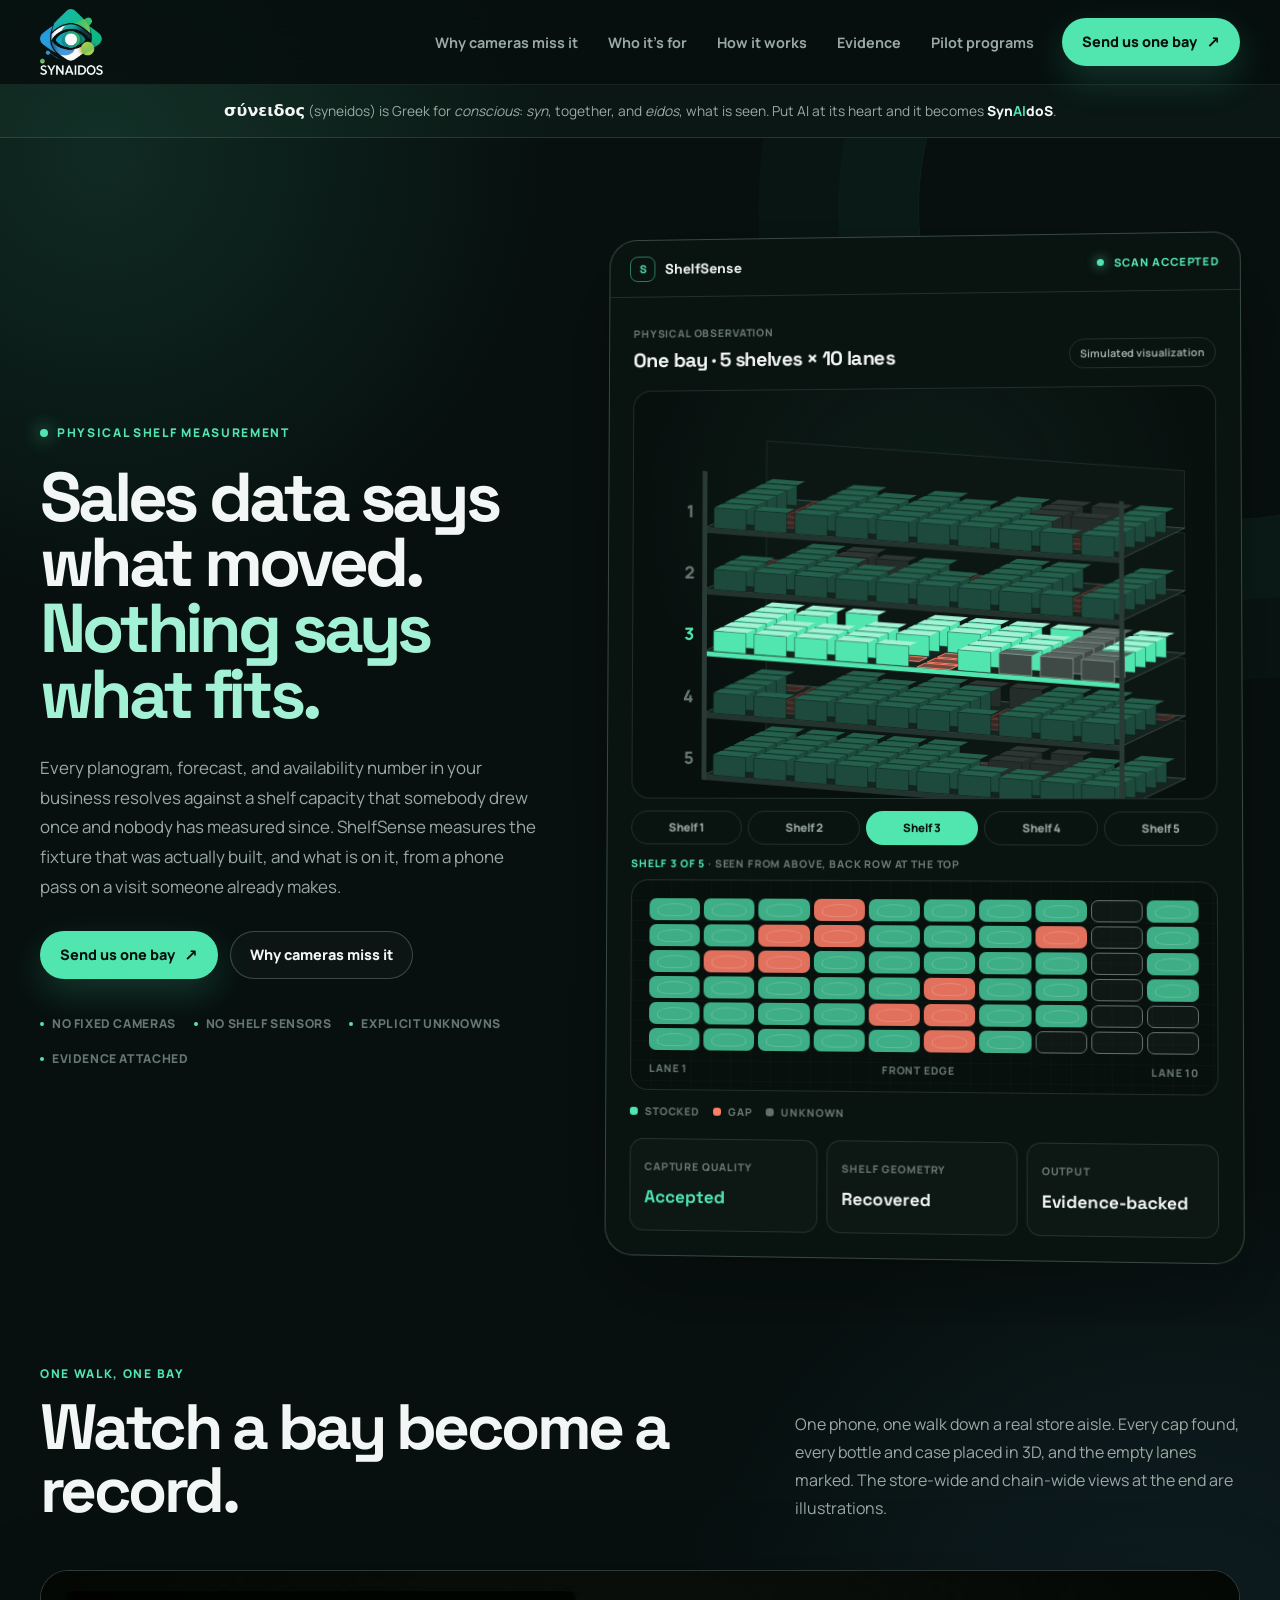
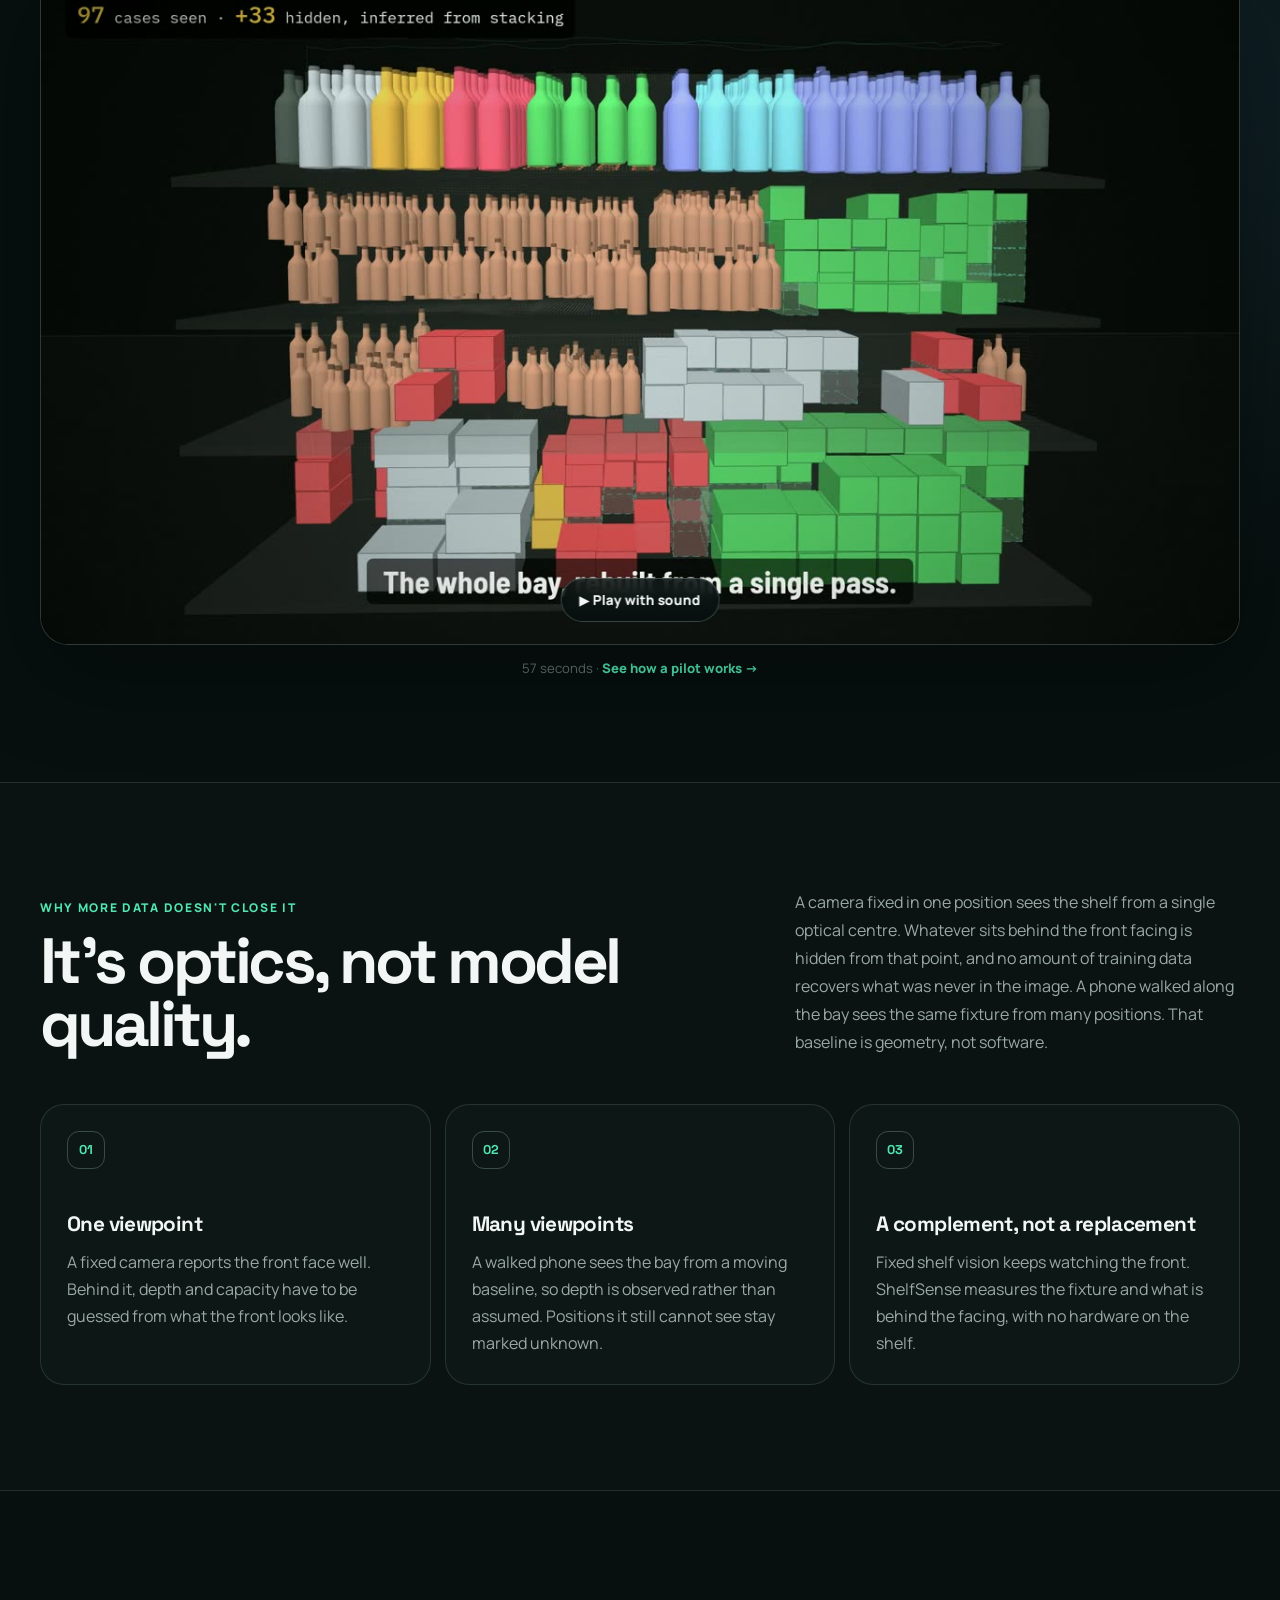
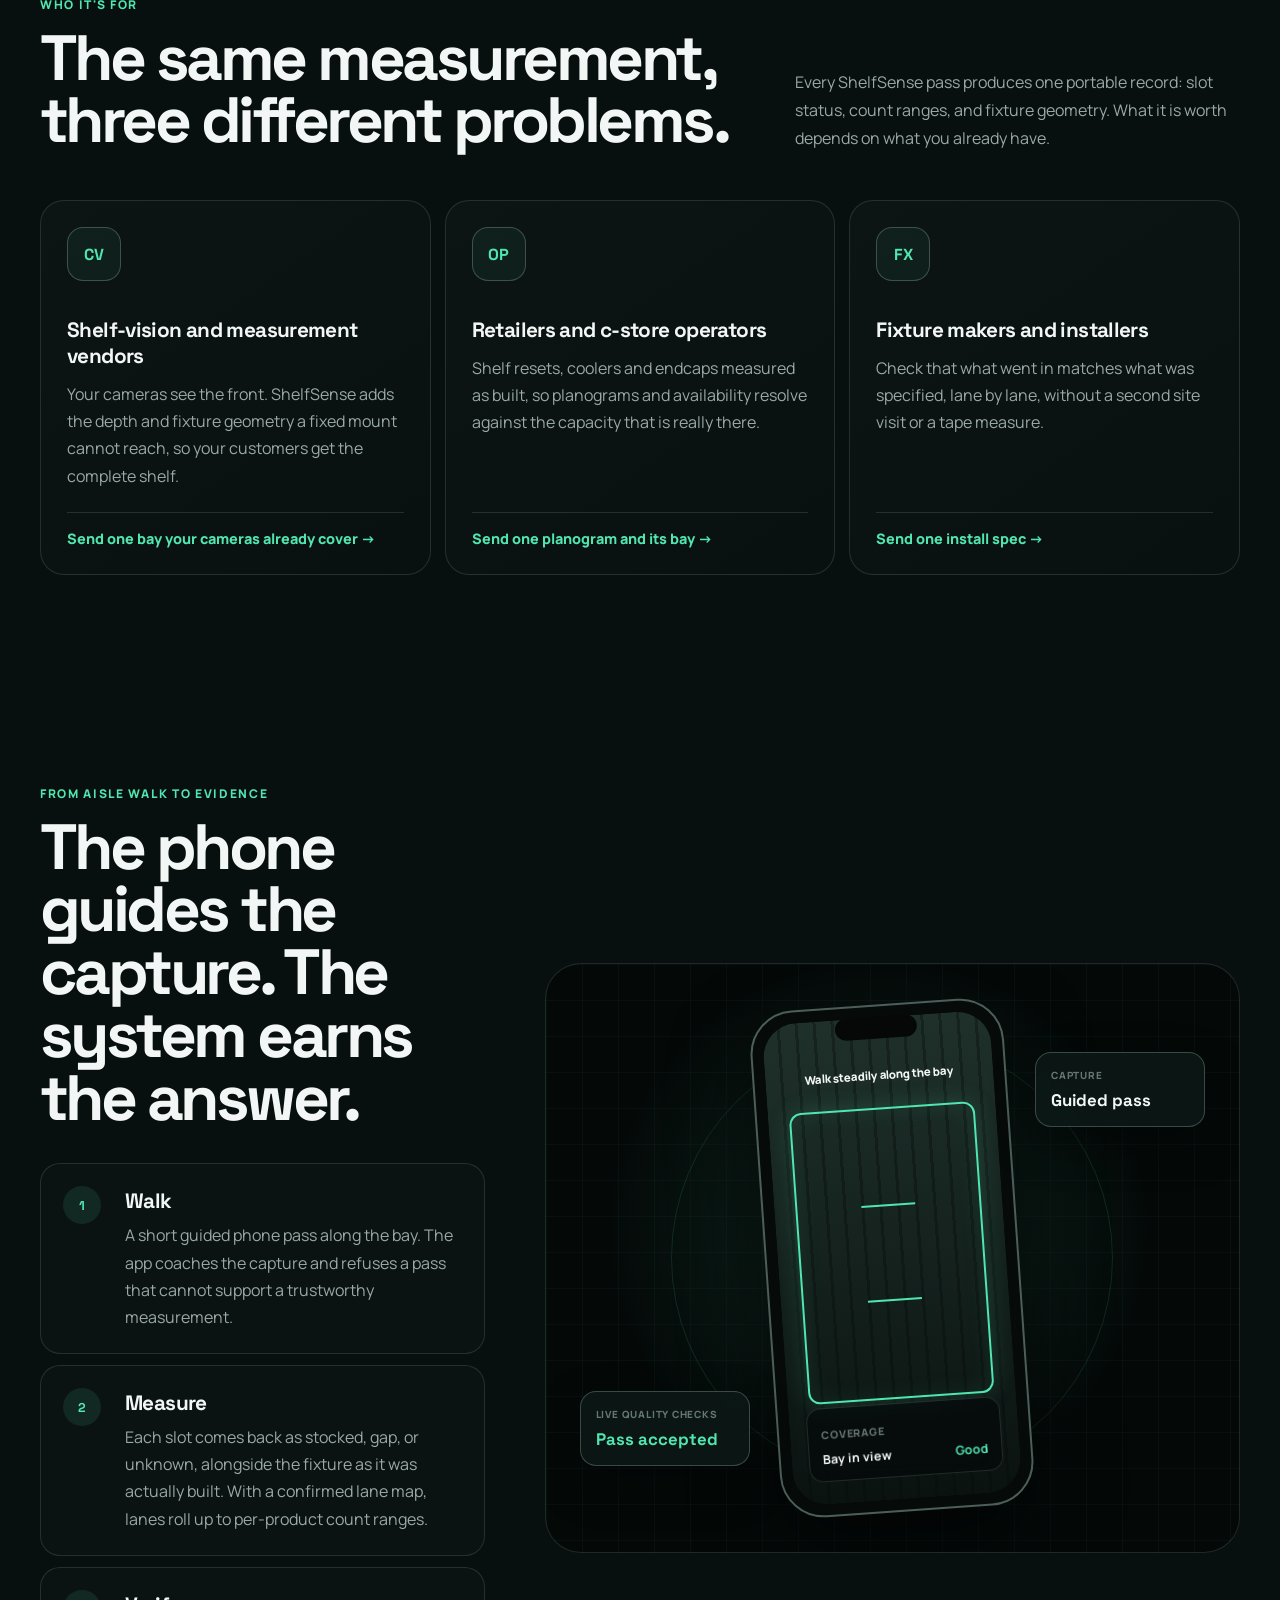
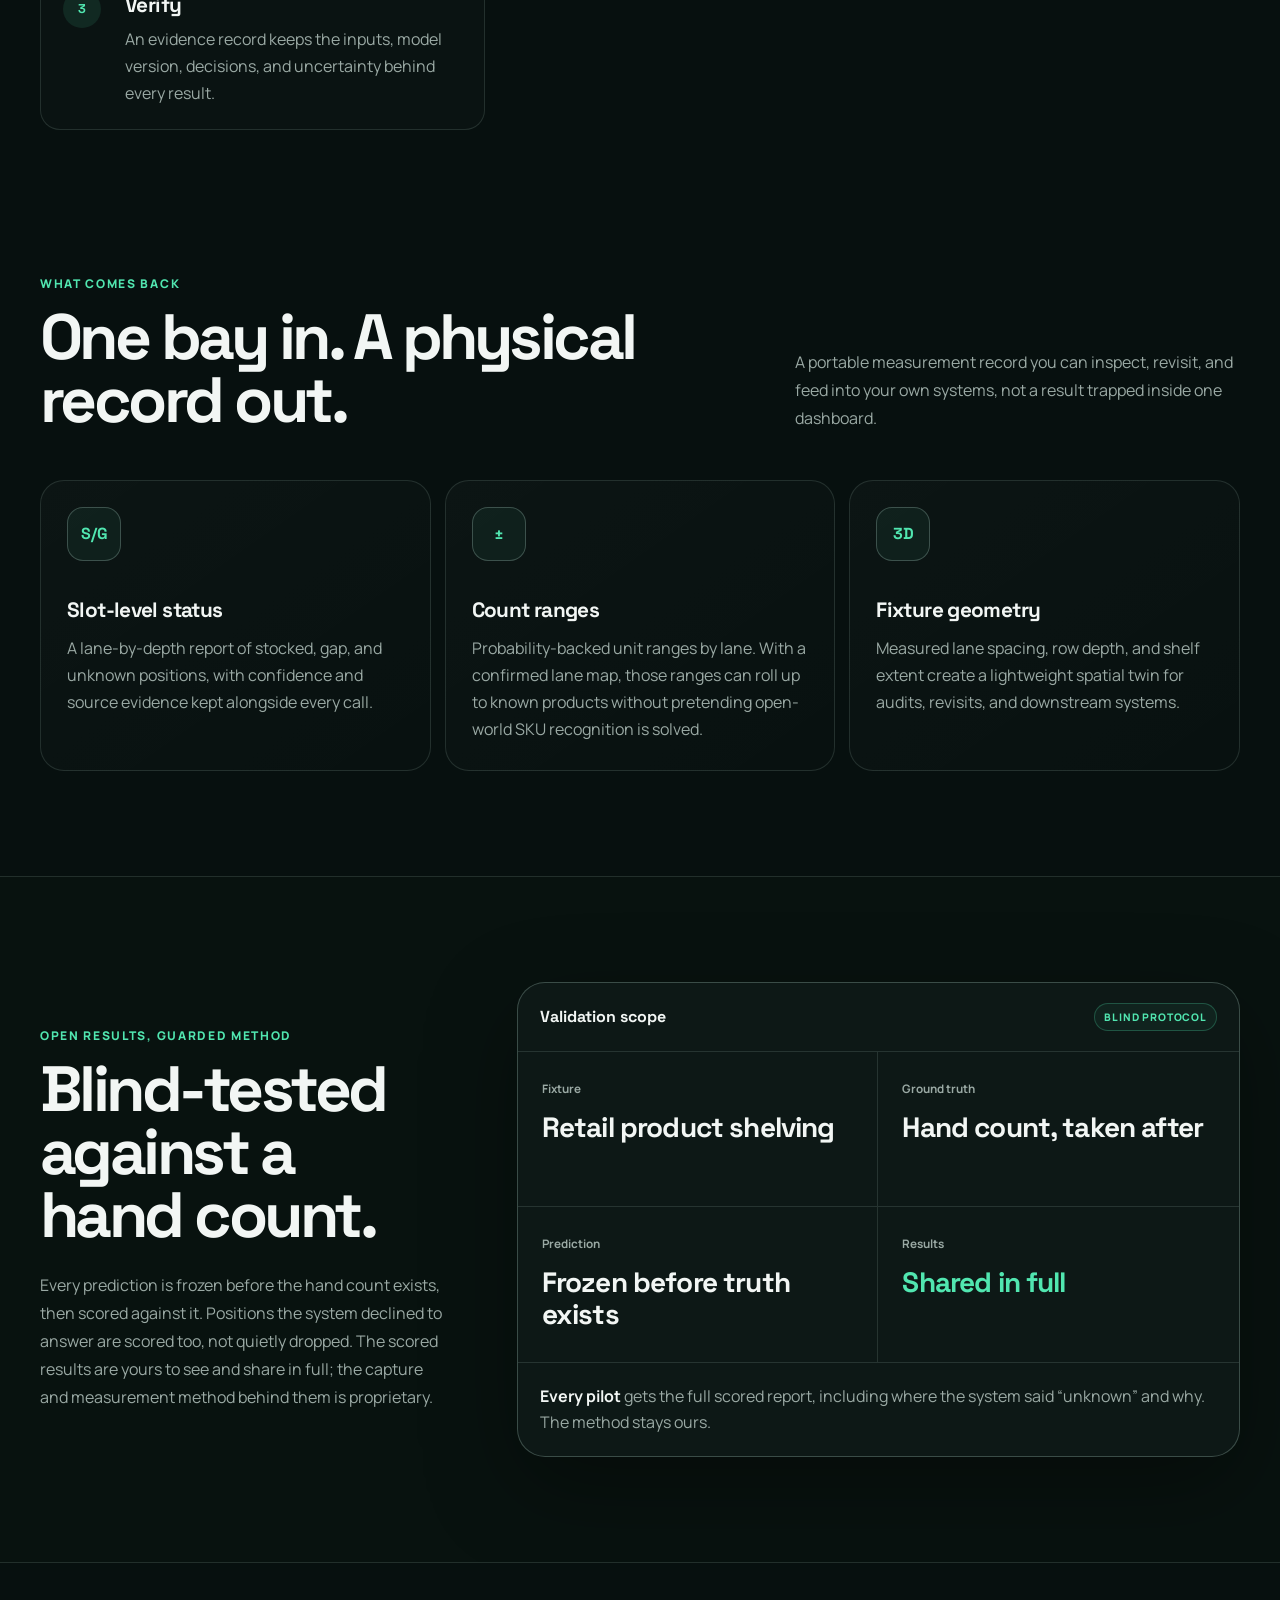
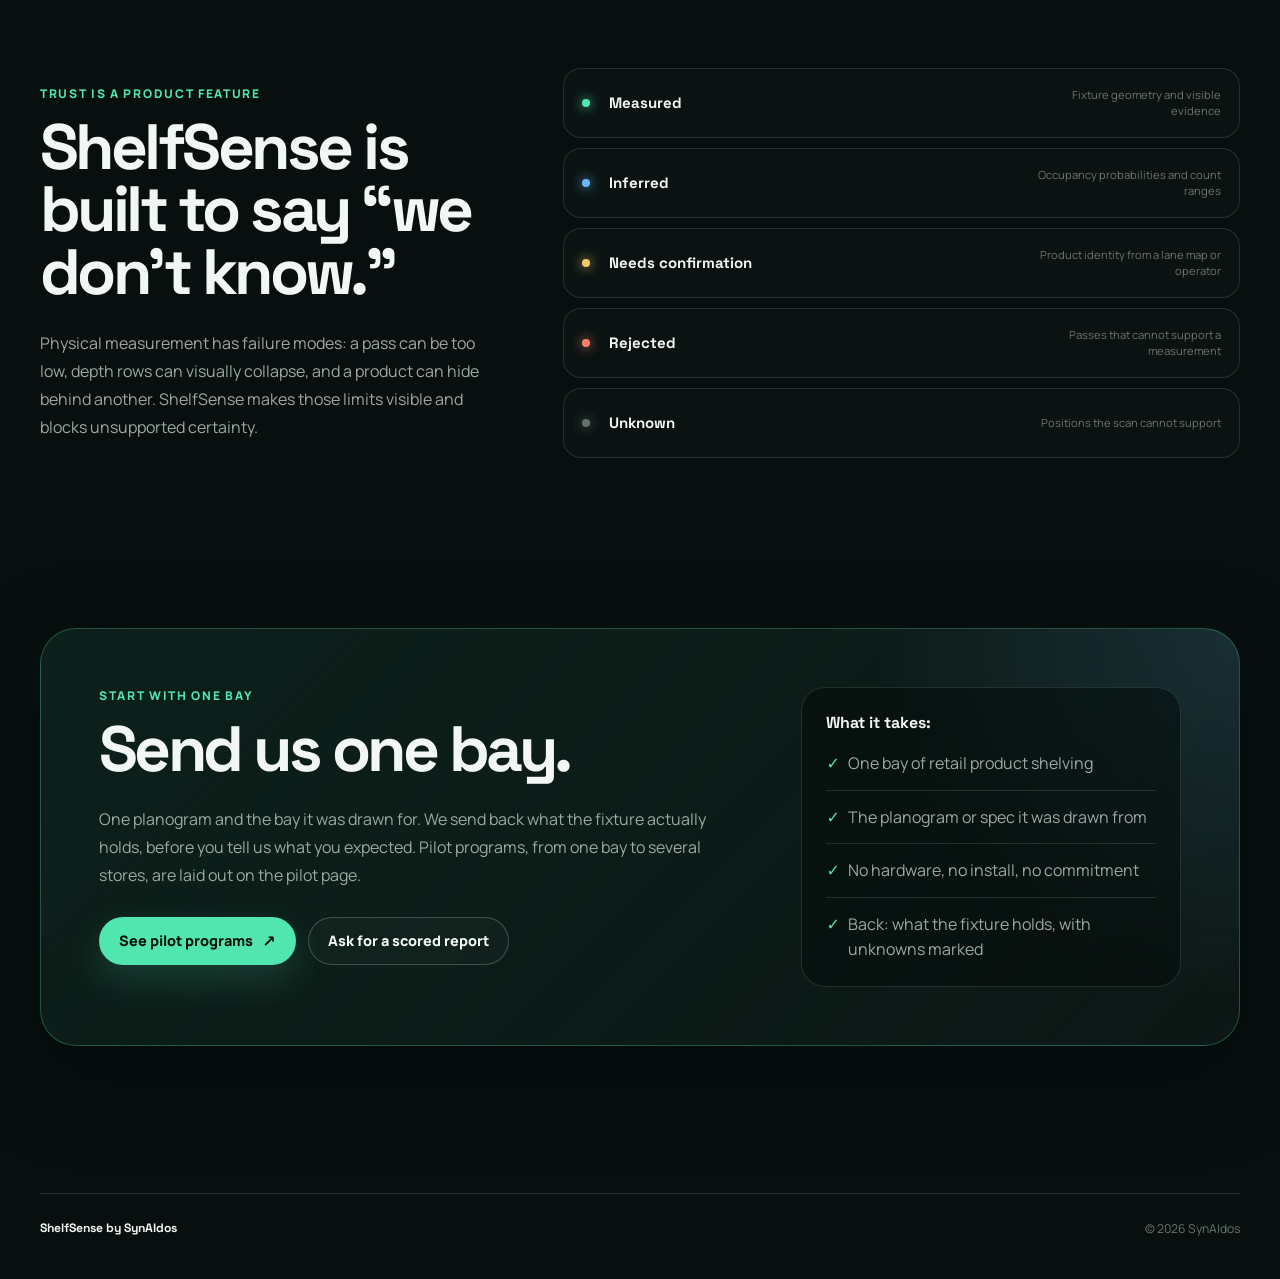
==== commit 1ca328ca: "Say retail product shelving everywhere" ====
--- a/index.html
+++ b/index.html
@@ -374,7 +374,7 @@
     <section class="pilot" id="send-a-bay" aria-labelledby="pilot-title">
       <div class="shell"><div class="pilot-panel">
         <div class="cta-copy"><div class="section-kicker">Start with one bay</div><h2 id="pilot-title">Send us one bay.</h2><p>One planogram and the bay it was drawn for. We send back what the fixture actually holds, before you tell us what you expected. Pilot programs, from one bay to several stores, are laid out on the pilot page.</p><div class="cta-actions"><a class="button primary" href="pilot/">See pilot programs</a><a class="button secondary" href="mailto:hello@synaidos.com?subject=ShelfSense%20%E2%80%94%20a%20scored%20report">Ask for a scored report</a></div></div>
-        <aside class="pilot-includes" aria-label="What sending a bay involves"><h3>What it takes:</h3><ul><li>One bay of product shelving</li><li>The planogram or spec it was drawn from</li><li>No hardware, no install, no commitment</li><li>Back: what the fixture holds, with unknowns marked</li></ul></aside>
+        <aside class="pilot-includes" aria-label="What sending a bay involves"><h3>What it takes:</h3><ul><li>One bay of retail product shelving</li><li>The planogram or spec it was drawn from</li><li>No hardware, no install, no commitment</li><li>Back: what the fixture holds, with unknowns marked</li></ul></aside>
       </div></div>
     </section>
   </main>
